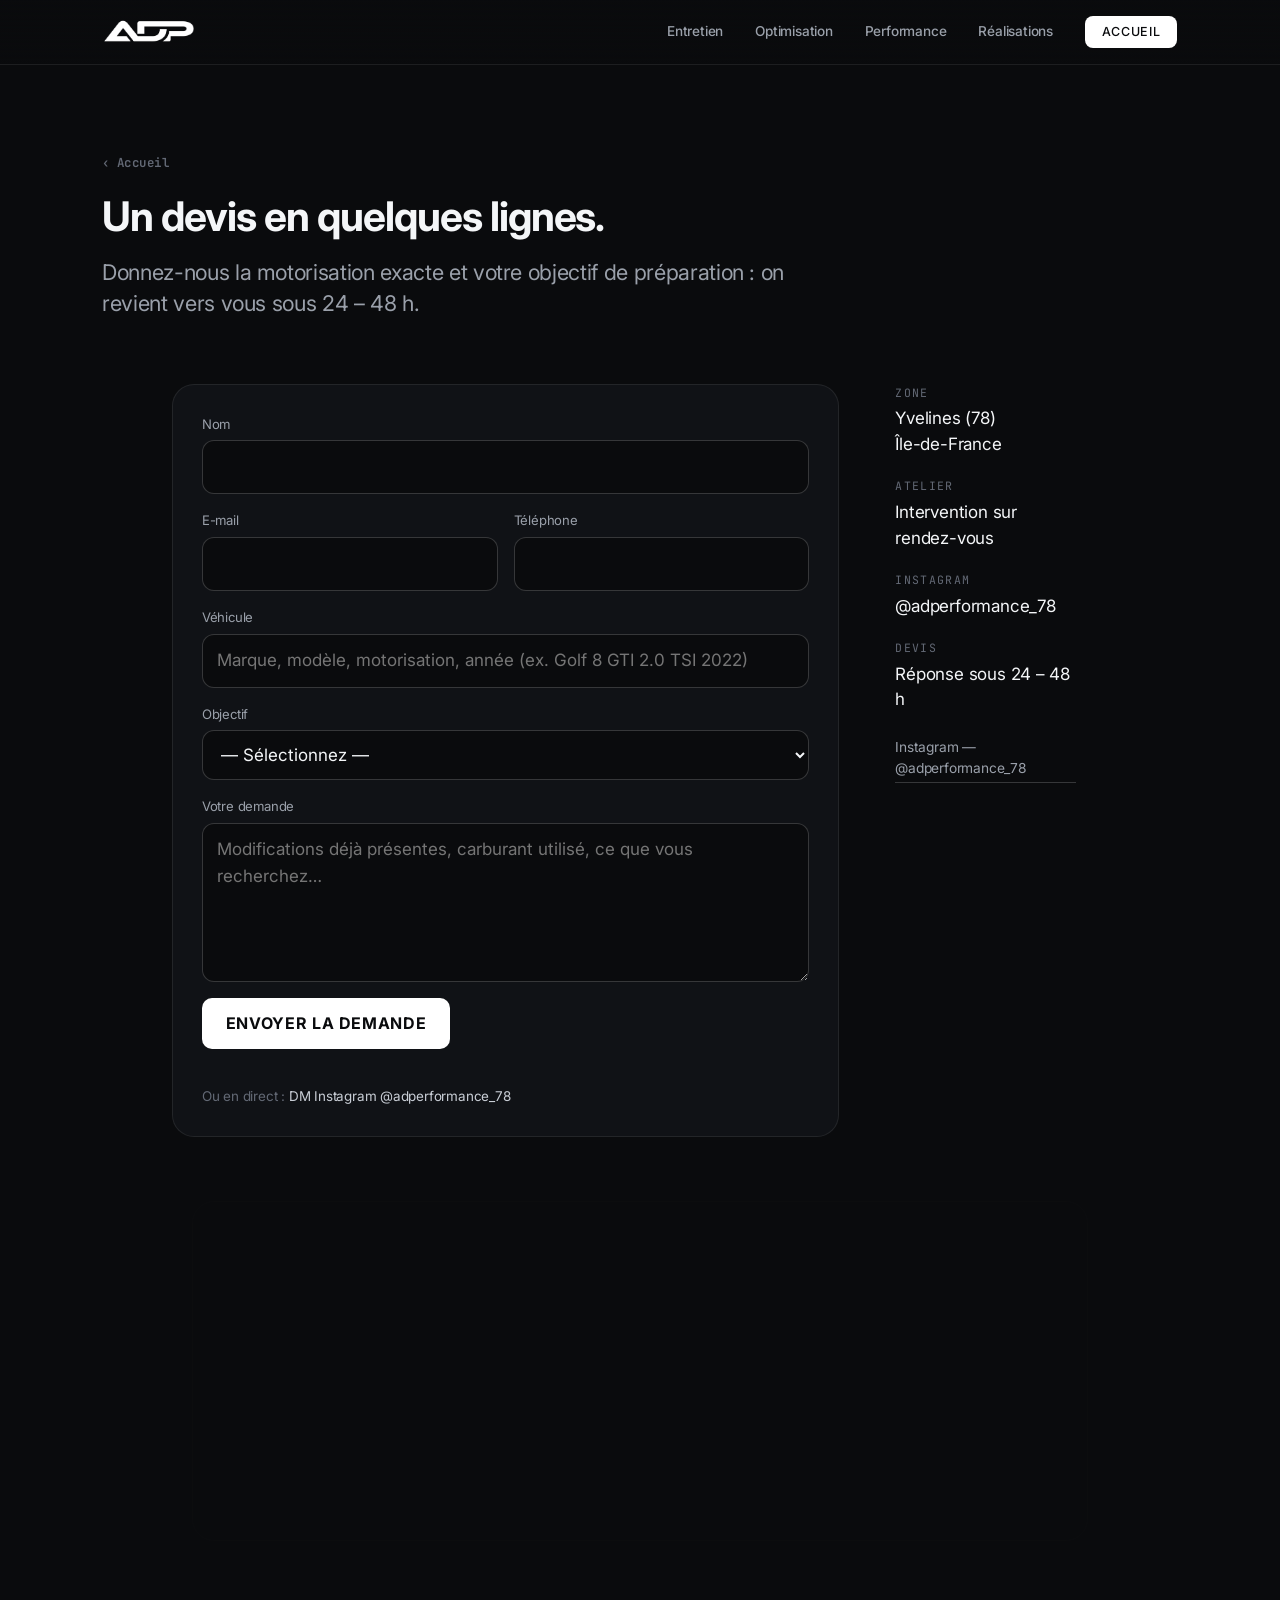
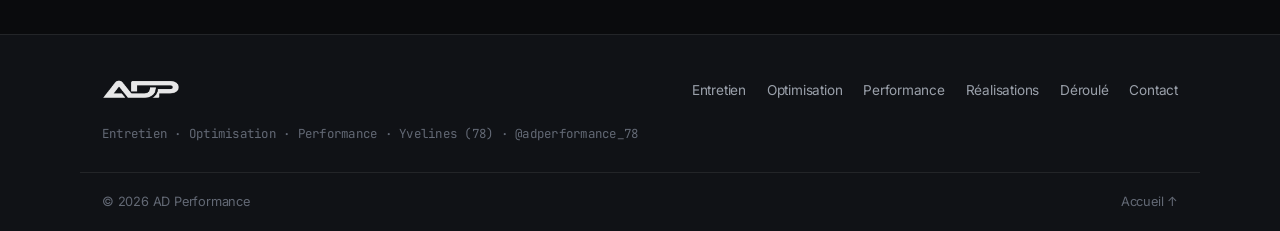
==== contact.html @ 5d18485c "Hero mobile : cadrage sur l'avant de la voiture + plaque ADP Le texte passe en haut du hero (sur le " ====
<!DOCTYPE html>
<html lang="fr">
<head>
<meta charset="UTF-8" />
<meta name="viewport" content="width=device-width, initial-scale=1" />
<title>Devis & contact — AD Performance</title>
<meta name="description" content="Demandez un devis à AD Performance : reprogrammation Stage 1 / Stage 2, conversion éthanol E85, optimisation boîte DSG, entretien performance. Yvelines (78) et Île-de-France." />
<meta name="theme-color" content="#0a0b0d" />
<link rel="icon" href="assets/favicon.svg" type="image/svg+xml" />
<link rel="canonical" href="https://example.com/contact" />
<meta property="og:title" content="Devis & contact — AD Performance" />
<meta property="og:description" content="Reprogrammation, éthanol E85, optimisation boîte, entretien performance. On répond sous 24 – 48 h." />
<meta property="og:image" content="assets/og.svg" />
<meta property="og:type" content="website" />
<meta property="og:locale" content="fr_FR" />
<link rel="preconnect" href="https://fonts.googleapis.com" />
<link rel="preconnect" href="https://fonts.gstatic.com" crossorigin />
<link href="https://fonts.googleapis.com/css2?family=Inter:wght@400;500;600;700;800;900&family=JetBrains+Mono:wght@500;700&display=swap" rel="stylesheet" />
<link rel="stylesheet" href="assets/styles.css?v=11" />
</head>
<body>
<a class="skip-link" href="#main">Aller au contenu</a>

<header class="hd stuck" id="hd">
  <div class="hd-in">
    <a href="/" class="hd-logo" aria-label="AD Performance — accueil">
      <img src="assets/logo-adp.png" alt="AD Performance" width="1036" height="296" />
    </a>
    <nav class="nav" id="nav" aria-label="Navigation principale">
      <a href="/#entretien">Entretien</a>
      <a href="/#optimisation">Optimisation</a>
      <a href="/#performance">Performance</a>
      <a href="/#realisations">Réalisations</a>
      <a href="/" class="nav-cta">Accueil</a>
    </nav>
    <button class="burger" id="burger" aria-expanded="false" aria-controls="nav" aria-label="Menu"><span></span><span></span></button>
  </div>
</header>

<main id="main">
<span id="top"></span>

<section class="contact contact-page">
  <div class="narrow">
    <p class="backrow"><a href="/" class="back-lk">‹ Accueil</a></p>
    <h2>Un devis en quelques lignes.</h2>
    <p class="big-p">Donnez-nous la motorisation exacte et votre objectif de préparation : on revient vers vous sous 24 – 48 h.</p>
  </div>

  <div class="contact-grid">
    <form class="cform" id="cform" novalidate>
      <div class="fld"><label for="f-name">Nom</label><input id="f-name" name="name" type="text" autocomplete="name" required /></div>
      <div class="fld2">
        <div class="fld"><label for="f-email">E-mail</label><input id="f-email" name="email" type="email" autocomplete="email" required /></div>
        <div class="fld"><label for="f-phone">Téléphone</label><input id="f-phone" name="phone" type="tel" autocomplete="tel" /></div>
      </div>
      <div class="fld"><label for="f-veh">Véhicule</label><input id="f-veh" name="vehicle" type="text" placeholder="Marque, modèle, motorisation, année (ex. Golf 8 GTI 2.0 TSI 2022)" /></div>
      <div class="fld"><label for="f-goal">Objectif</label>
        <select id="f-goal" name="goal">
          <option value="">— Sélectionnez —</option>
          <option>Reprogrammation Stage 1</option>
          <option>Stage 2 / Stage 2+</option>
          <option>Conversion Éthanol E85</option>
          <option>Optimisation boîte DSG / TCU</option>
          <option>Entretien / révision</option>
          <option>Remise en état / gros travaux moteur</option>
          <option>Diagnostic &amp; bilan</option>
          <option>Autre / je ne sais pas encore</option>
        </select>
      </div>
      <div class="fld"><label for="f-msg">Votre demande</label><textarea id="f-msg" name="message" rows="5" placeholder="Modifications déjà présentes, carburant utilisé, ce que vous recherchez…" required></textarea></div>
      <button type="submit" class="btn">Envoyer la demande</button>
      <p class="fnote" id="fnote" role="status"></p>
      <p class="falt">Ou en direct : <a href="https://www.instagram.com/adperformance_78/" target="_blank" rel="noopener">DM Instagram @adperformance_78</a></p>
    </form>

    <aside class="cinfo">
      <dl>
        <div><dt>Zone</dt><dd>Yvelines (78)<br />Île-de-France</dd></div>
        <div><dt>Atelier</dt><dd>Intervention sur rendez-vous</dd></div>
        <div><dt>Instagram</dt><dd><a href="https://www.instagram.com/adperformance_78/" target="_blank" rel="noopener">@adperformance_78</a></dd></div>
        <div><dt>Devis</dt><dd>Réponse sous 24 – 48 h</dd></div>
      </dl>
      <div class="socials">
        <a href="https://www.instagram.com/adperformance_78/" target="_blank" rel="noopener">Instagram — @adperformance_78</a>
      </div>
    </aside>
  </div>

  <div class="map">
    <iframe title="Zone d’intervention — Yvelines et Île-de-France" loading="lazy" referrerpolicy="no-referrer-when-downgrade"
      src="https://www.openstreetmap.org/export/embed.html?bbox=1.35%2C48.55%2C2.20%2C49.10&layer=mapnik&marker=48.80%2C1.95"></iframe>
  </div>
</section>
</main>

<footer class="ft">
  <div class="ft-in">
    <span class="ft-logo"><img src="assets/logo-adp.png" alt="AD Performance" width="1036" height="296" /></span>
    <nav class="ft-nav" aria-label="Pied de page">
      <a href="/#entretien">Entretien</a><a href="/#optimisation">Optimisation</a><a href="/#performance">Performance</a><a href="/#realisations">Réalisations</a><a href="/#etapes">Déroulé</a><a href="/contact">Contact</a>
    </nav>
    <p class="ft-meta">Entretien · Optimisation · Performance · Yvelines (78) · <a href="https://www.instagram.com/adperformance_78/" target="_blank" rel="noopener">@adperformance_78</a></p>
  </div>
  <div class="ft-bot"><p>© <span id="year"></span> AD Performance</p><p><a href="/">Accueil ↑</a></p></div>
</footer>

<script src="assets/main.js?v=11" defer></script>
</body>
</html>
---- assets/styles.css ----
/* ===================== Tokens (noir & blanc) ===================== */
:root {
  --bg: #0a0b0d;
  --bg-alt: #101216;
  --bg-3: #16191f;
  --ink: #f4f6f8;
  --ink-2: #9aa0aa;
  --ink-3: #636975;
  --hair: rgba(255, 255, 255, .08);
  --hair-2: rgba(255, 255, 255, .18);
  --sec: #0a0b0d;
  --sec-2: #0e1013;
  --accent: #ffffff;
  --accent-2: #c9ced6;
  --accent-ink: #0a0b0d;
  --accent-glow: rgba(255, 255, 255, .12);
  --wrap: 1120px;
  --narrow: 720px;
  --font: "Inter", -apple-system, BlinkMacSystemFont, "Segoe UI", Roboto, "Helvetica Neue", Arial, sans-serif;
  --mono: "JetBrains Mono", "SFMono-Regular", ui-monospace, "Menlo", "Consolas", monospace;
  --ease: cubic-bezier(.28, .11, .32, 1);
  --r: 22px;
}
* { box-sizing: border-box; }
html { -webkit-text-size-adjust: 100%; scroll-behavior: smooth; scroll-padding-top: 80px; color-scheme: dark; }
@media (prefers-reduced-motion: reduce) { html { scroll-behavior: auto; } }
body {
  margin: 0; background: var(--bg); color: var(--ink);
  font-family: var(--font); font-size: 17px; line-height: 1.55;
  letter-spacing: -.012em; -webkit-font-smoothing: antialiased; text-rendering: optimizeLegibility;
  overflow-x: hidden;
}
img, svg, iframe { display: block; max-width: 100%; }
a { color: inherit; text-decoration: none; }
h1, h2, h3 { margin: 0; font-weight: 700; letter-spacing: -.03em; line-height: 1.05; }
h1 { font-size: clamp(2.7rem, 1.5rem + 4.6vw, 5rem); font-weight: 800; }
h2 { font-size: clamp(1.7rem, 1.15rem + 2.2vw, 2.55rem); letter-spacing: -.025em; }
h3 { font-size: 1.15rem; letter-spacing: -.02em; }
p { margin: 0; }

.skip-link { position: absolute; left: 12px; top: -60px; z-index: 700; background: var(--accent); color: var(--accent-ink); padding: 10px 16px; border-radius: 10px; font-weight: 700; transition: top .2s var(--ease); }
.skip-link:focus { top: 12px; }
:focus-visible { outline: 2px solid var(--accent); outline-offset: 3px; border-radius: 6px; }

.eyebrow { font-family: var(--mono); font-size: .72rem; font-weight: 700; letter-spacing: .2em; text-transform: uppercase; color: var(--ink-2); margin: 0 0 1rem; }
.eyebrow::before { content: ""; display: inline-block; width: 20px; height: 2px; background: var(--accent); vertical-align: middle; margin-right: .7rem; transform: translateY(-2px); }
.big-p { font-size: clamp(1.05rem, 1rem + .5vw, 1.35rem); line-height: 1.46; color: var(--ink-2); letter-spacing: -.016em; }
.narrow { max-width: var(--wrap); margin: 0 auto; padding-inline: 22px; }
.narrow h2 { max-width: 22ch; }
.narrow .big-p { margin: 1.2rem 0 0; max-width: 54ch; }
.disclaim { font-family: var(--mono); font-size: .74rem; line-height: 1.6; color: var(--ink-3); letter-spacing: .01em; max-width: 64ch; }

.lk { color: var(--accent-2); font-weight: 600; letter-spacing: -.01em; }
.lk:hover { color: var(--ink); text-decoration: underline; text-underline-offset: 3px; }
.btn {
  display: inline-flex; align-items: center; justify-content: center;
  padding: .82rem 1.5rem; border-radius: 10px; font: inherit; font-weight: 700; font-size: 1rem;
  letter-spacing: .04em; text-transform: uppercase;
  background: var(--accent); color: var(--accent-ink); border: 0; cursor: pointer;
  transition: transform .16s var(--ease), background .16s var(--ease);
}
.btn:hover { background: var(--accent-2); }
.btn:active { transform: scale(.98); }

/* ===================== Header (barre → îlot flottant) ===================== */
.hd { position: sticky; top: 0; z-index: 100; padding-top: 0; background: linear-gradient(180deg, rgba(10, 11, 13, .92), rgba(10, 11, 13, 0)); transition: background .3s var(--ease), padding-top .32s var(--ease); }
.hd.stuck { background: transparent; padding-top: 16px; }
.hd-in {
  max-width: var(--wrap); margin: 0 auto; padding: 0 22px; height: 64px;
  display: flex; align-items: center; justify-content: space-between; gap: 1.5rem;
  border: 1px solid transparent; border-radius: 0;
  transition: max-width .42s var(--ease), height .3s var(--ease),
    padding .3s var(--ease), background .3s var(--ease), border-color .3s var(--ease),
    border-radius .42s var(--ease), box-shadow .3s var(--ease);
}
.hd.stuck .hd-in {
  max-width: min(960px, calc(100% - 28px));
  height: 54px; padding: 0 12px 0 20px;
  background: rgba(17, 19, 24, .72); backdrop-filter: saturate(160%) blur(22px);
  border-color: var(--hair-2); border-radius: 100px;
  box-shadow: 0 16px 38px -16px rgba(0, 0, 0, .7);
}
.hd-logo { display: block; line-height: 0; }
.hd-logo img { height: 26px; width: auto; }
.nav { display: flex; align-items: center; gap: 2rem; }
.nav > a { font-size: .85rem; font-weight: 500; color: var(--ink-2); transition: color .15s var(--ease); }
.nav > a:hover { color: var(--ink); }
.nav-cta { padding: .42rem 1.05rem; background: var(--accent); color: var(--accent-ink) !important; border-radius: 8px; font-weight: 700; text-transform: uppercase; letter-spacing: .05em; font-size: .78rem !important; }
.nav-cta:hover { background: var(--accent-2); }
.burger { display: none; width: 40px; height: 40px; border: 1px solid var(--hair-2); border-radius: 10px; background: transparent; cursor: pointer; padding: 0; }
.burger span { display: block; width: 17px; height: 1.5px; background: var(--ink); margin: 3px auto; transition: transform .25s var(--ease), opacity .2s var(--ease); }
.burger[aria-expanded="true"] span:nth-child(1) { transform: translateY(2.3px) rotate(45deg); }
.burger[aria-expanded="true"] span:nth-child(2) { transform: translateY(-2.3px) rotate(-45deg); }

/* ===================== Hero ===================== */
.hero {
  position: relative; overflow: hidden; isolation: isolate;
  min-height: min(90vh, 780px);
  display: flex; align-items: flex-end;
  padding: 0; text-align: left;
}
.hero-bg {
  position: absolute; inset: 0; z-index: -2;
  width: 100%; height: 100%;
  object-fit: cover; object-position: 72% 62%;
}
.hero::after {
  content: ""; position: absolute; inset: 0; z-index: -1; pointer-events: none;
  background:
    linear-gradient(to right, rgba(8,9,11,.93) 0%, rgba(8,9,11,.62) 32%, rgba(8,9,11,.08) 64%, rgba(8,9,11,0) 100%),
    linear-gradient(to top, var(--bg) 0%, rgba(8,9,11,.88) 15%, rgba(8,9,11,.22) 44%, rgba(8,9,11,.1) 70%, rgba(8,9,11,.42) 100%);
}
.hero-text {
  position: relative; z-index: 1;
  width: 100%; max-width: var(--wrap); margin: 0 auto;
  padding: clamp(3rem, 2rem + 6vw, 6rem) 22px clamp(2.6rem, 1.8rem + 4vw, 4.4rem);
}
.hero .eyebrow::before { display: none; }
.hero .eyebrow { color: var(--ink-2); }
.hero h1 { position: relative; max-width: 15ch; font-size: clamp(2.5rem, 1.4rem + 4.6vw, 4.7rem); letter-spacing: -.04em; text-wrap: balance; text-transform: uppercase; }
@supports ((-webkit-background-clip: text) or (background-clip: text)) {
  .hero h1.shine {
    background-image: linear-gradient(100deg, var(--ink) 42%, #ffffff 50%, var(--ink) 60%);
    background-size: 300% 100%; background-position: 130% 0;
    -webkit-background-clip: text; background-clip: text;
    -webkit-text-fill-color: transparent; color: transparent;
    animation: shine 1.9s var(--ease) .45s 1 both;
  }
}
@keyframes shine { to { background-position: -40% 0; } }
.hero-sub { margin: 1.1rem 0 0; max-width: 44ch; font-size: clamp(1.05rem, 1rem + .45vw, 1.28rem); font-weight: 500; color: var(--ink); opacity: .92; letter-spacing: -.02em; line-height: 1.45; text-shadow: 0 1px 20px rgba(0,0,0,.5); }
.hero-links { margin-top: 1.5rem; display: flex; gap: 1.4rem; justify-content: flex-start; align-items: center; flex-wrap: wrap; font-size: 1rem; }

/* ===================== Bandeau marques ===================== */
.marques { border-top: 1px solid var(--hair); border-bottom: 1px solid var(--hair); background: var(--sec-2); overflow: hidden; }
.marque-wrap { display: flex; overflow: hidden; -webkit-mask-image: linear-gradient(90deg, transparent, #000 12%, #000 88%, transparent); mask-image: linear-gradient(90deg, transparent, #000 12%, #000 88%, transparent); }
.marque-track { display: flex; flex: none; align-items: center; gap: 3.2rem; padding: .95rem 1.6rem; white-space: nowrap; animation: marqueeScroll 28s linear infinite; }
.marque-track span { font-family: var(--mono); font-size: .8rem; font-weight: 700; letter-spacing: .22em; text-transform: uppercase; color: var(--ink-3); }
.marque-track span::after { content: "·"; margin-left: 3.2rem; color: var(--ink-2); }
.marque-wrap:hover .marque-track { animation-play-state: paused; }
@keyframes marqueeScroll { to { transform: translateX(-50%); } }
@media (prefers-reduced-motion: reduce) {
  .marque-track { animation: none; }
  .marque-wrap { overflow-x: auto; scrollbar-width: none; }
  .marque-wrap::-webkit-scrollbar { display: none; }
}

/* ===================== Sections base ===================== */
.axis, .gallery, .sinistre, .cta {
  padding: clamp(3.6rem, 2.6rem + 4vw, 6rem) 0;
  border-top: 1px solid var(--hair);
}
.marques + .axis { border-top: 0; }
.gallery { background: var(--sec-2); }
.axis--alt { background: var(--sec-2); }
.cta { background: var(--sec-2); }

/* ---- Axe : image + texte ---- */
.axis-inner { max-width: var(--wrap); margin: 0 auto; padding: 0 22px; display: grid; grid-template-columns: 1fr 1fr; gap: clamp(2rem, 1rem + 5vw, 4.5rem); align-items: center; }
.axis-inner.flip .axis-media { order: 2; }
.axis-media { margin: 0; }
.axis-media img { width: 100%; height: clamp(360px, 44vw, 560px); object-fit: cover; object-position: 50% 42%; border-radius: var(--r); border: 1px solid var(--hair); filter: contrast(1.03) saturate(1.06); }
.axis-copy { max-width: none; }
.axis-copy h2 { margin: .2rem 0 1.1rem; max-width: 22ch; }
.axis-copy .big-p { max-width: 50ch; }
.ticks { list-style: none; padding: 0; margin: 1.6rem 0; display: grid; gap: .6rem; }
.ticks li { position: relative; padding-left: 1.9rem; color: var(--ink-2); }
.ticks li::before { content: ""; position: absolute; left: 0; top: .16em; width: 1.15rem; height: 1.15rem; border-radius: 50%; border: 1px solid var(--hair-2); }
.ticks li::after { content: ""; position: absolute; left: .4rem; top: .3em; width: .3rem; height: .55rem; border: solid var(--accent); border-width: 0 2px 2px 0; transform: rotate(42deg); }

/* ---- Stages / gains (dans Optimisation) ---- */
.stage-grid { list-style: none; margin: clamp(2.2rem, 1.6rem + 2vw, 3.2rem) 0 1.4rem; padding: 0; display: grid; grid-template-columns: repeat(3, 1fr); gap: 14px; }
.stage {
  position: relative; overflow: hidden;
  background: var(--bg-alt); border: 1px solid var(--hair); border-radius: 16px;
  padding: 1.7rem 1.6rem 1.8rem;
  transition: border-color .25s var(--ease), background .25s var(--ease), transform .25s var(--ease);
}
.stage::before { content: ""; position: absolute; left: 0; top: 0; bottom: 0; width: 3px; background: var(--accent); transform: scaleY(0); transform-origin: top; transition: transform .35s var(--ease); }
.stage:hover { border-color: var(--hair-2); background: var(--bg-3); transform: translateY(-2px); }
.stage:hover::before { transform: scaleY(1); }
.stage-tag { font-family: var(--mono); font-size: .72rem; font-weight: 700; letter-spacing: .18em; text-transform: uppercase; color: var(--ink-3); }
.stage h3 { margin: .5rem 0 1rem; }
.stage-rows { display: grid; gap: .55rem; }
.stage-row { display: flex; align-items: baseline; justify-content: space-between; gap: 1rem; border-top: 1px solid var(--hair); padding-top: .55rem; }
.stage-row:first-child { border-top: 0; padding-top: 0; }
.stage-row .lbl { font-size: .86rem; color: var(--ink-2); }
.stat-num, .stat-val { font-family: var(--mono); font-weight: 700; font-size: 1.5rem; letter-spacing: -.02em; color: var(--ink); font-variant-numeric: tabular-nums; white-space: nowrap; }
.stat-num::before { content: "+"; color: var(--ink-3); margin-right: .04em; }
.stat-num .u, .stat-val .u { font-size: .8rem; color: var(--ink-3); margin-left: .22rem; }

/* ---- Réalisations : fiches (photos) + lightbox ---- */
.gallery-head { max-width: var(--wrap); margin: 0 auto clamp(1.8rem, 1.4rem + 2vw, 2.8rem); padding: 0 22px; }
.gallery-head h2 { max-width: 26ch; }
.gallery-slider { position: relative; max-width: var(--wrap); margin: 0 auto; padding: 0 22px; }
.gwrap { overflow-x: auto; scroll-snap-type: x mandatory; -webkit-overflow-scrolling: touch; scrollbar-width: none; }
.gwrap::-webkit-scrollbar { display: none; }
.gtrack { list-style: none; margin: 0; padding: 4px 0; display: flex; gap: 16px; }
.gitem { position: relative; flex: 0 0 clamp(258px, 30vw, 320px); border-radius: 14px; overflow: hidden; background: var(--bg-3); border: 1px solid var(--hair); cursor: pointer; aspect-ratio: 3 / 4; scroll-snap-align: start; }
.gitem img { width: 100%; height: 100%; object-fit: cover; transition: transform .5s var(--ease); filter: contrast(1.03) saturate(1.06); }
.gitem:hover img { transform: scale(1.04); }
.gitem::before { content: ""; position: absolute; inset: 0; z-index: 1; border-left: 3px solid var(--accent); transform: translateX(-6px); opacity: 0; transition: transform .3s var(--ease), opacity .3s var(--ease); }
.gitem:hover::before { transform: translateX(0); opacity: 1; }
.gitem span { position: absolute; left: 0; right: 0; bottom: 0; z-index: 2; padding: 2.6rem 1.1rem 1rem; color: #fff; font-weight: 700; font-size: .95rem; display: flex; flex-direction: column; gap: .15rem; background: linear-gradient(180deg, transparent, rgba(0, 0, 0, .88)); }
.gitem em { font-style: normal; font-weight: 500; font-size: .76rem; font-family: var(--mono); letter-spacing: .02em; opacity: .82; }
.gnav { position: absolute; top: calc(50% - 12px); transform: translateY(-50%); z-index: 4; width: 46px; height: 46px; display: grid; place-items: center;
  border-radius: 999px; border: 1px solid var(--hair-2); background: rgba(16, 18, 22, .82); backdrop-filter: blur(6px);
  color: #fff; font-size: 1.5rem; line-height: 1; cursor: pointer; transition: background .15s var(--ease), border-color .15s var(--ease), opacity .2s var(--ease); }
.gnav:hover { background: var(--accent); border-color: var(--accent); color: var(--accent-ink); }
.gnav:disabled { opacity: .28; cursor: default; }
.gprev { left: -4px; } .gnext { right: -4px; }
.ghint { max-width: var(--wrap); margin: 1.4rem auto 0; padding: 0 22px; font-family: var(--mono); font-size: .76rem; color: var(--ink-3); letter-spacing: .04em; }
.ghint .gm { display: none; }

/* ---- Pastilles de pagination ---- */
.dots { display: none; justify-content: center; gap: .5rem; margin-top: 1.5rem; }
.dots button { width: 7px; height: 7px; padding: 0; border: 0; border-radius: 999px; background: var(--hair-2); cursor: pointer; transition: background .2s var(--ease), width .2s var(--ease); }
.dots button:hover { background: var(--ink-3); }
.dots button.on { background: var(--accent); width: 22px; }

/* ---- CTA ---- */
.cta-actions { margin-top: 1.6rem; display: flex; gap: 1.4rem; align-items: center; flex-wrap: wrap; }

/* ---- Déroulé ---- */
.sinistre h2 { max-width: 24ch; }
.steps { list-style: none; padding: 0 22px; margin: clamp(2.2rem, 1.8rem + 2.5vw, 3.4rem) auto 0; max-width: var(--wrap); display: grid; grid-template-columns: repeat(3, 1fr); gap: clamp(1.4rem, 1rem + 2vw, 2.6rem); }
.steps li { position: relative; padding-left: 3.4rem; }
.steps li > span { position: absolute; left: 0; top: 0; display: grid; place-items: center; width: 40px; height: 40px; border-radius: 10px; background: var(--accent); color: var(--accent-ink); font-family: var(--mono); font-weight: 700; }
.steps h3 { margin-bottom: .3rem; }
.steps p { color: var(--ink-2); font-size: .93rem; }

/* ---- Contact ---- */
.contact { padding: clamp(3.6rem, 2.6rem + 4vw, 6rem) 0; border-top: 1px solid var(--hair); }
.contact-grid { max-width: 980px; margin: clamp(2.6rem, 2rem + 3vw, 4rem) auto 0; padding: 0 22px; display: grid; grid-template-columns: 1.15fr .85fr; gap: clamp(2rem, 1rem + 4vw, 3.5rem); align-items: start; }
.cform { background: var(--bg-alt); border: 1px solid var(--hair); border-radius: var(--r); padding: 1.8rem; }
.fld { display: flex; flex-direction: column; gap: .4rem; margin-bottom: 1rem; }
.fld2 { display: grid; grid-template-columns: 1fr 1fr; gap: 1rem; }
.fld label { font-size: .82rem; color: var(--ink-2); }
.fld input, .fld select, .fld textarea { font: inherit; color: var(--ink); background: var(--bg); border: 1px solid var(--hair-2); border-radius: 12px; padding: .8rem .9rem; transition: border-color .15s var(--ease), box-shadow .15s var(--ease); }
.fld input:focus, .fld select:focus, .fld textarea:focus { outline: none; border-color: var(--accent); box-shadow: 0 0 0 3px var(--accent-glow); }
.fld textarea { resize: vertical; min-height: 120px; }
.fnote { font-size: .86rem; margin-top: .9rem; min-height: 1.2em; }
.fnote.ok { color: #7fd9a6; } .fnote.err { color: #f0846a; }
.falt { font-size: .84rem; color: var(--ink-3); margin-top: .4rem; }
.falt a { color: var(--accent-2); }
.falt a:hover { color: var(--ink); text-decoration: underline; text-underline-offset: 3px; }
.cinfo dl { margin: 0; display: grid; gap: 1.25rem; }
.cinfo dt { font-family: var(--mono); font-size: .72rem; letter-spacing: .12em; text-transform: uppercase; color: var(--ink-3); margin-bottom: .3rem; }
.cinfo dd { margin: 0; color: var(--ink); line-height: 1.5; }
.cinfo a:hover { color: var(--accent-2); }
.socials { display: flex; flex-wrap: wrap; gap: 1.3rem; margin-top: 1.5rem; }
.socials a { font-size: .86rem; color: var(--ink-2); border-bottom: 1px solid var(--hair-2); padding-bottom: 2px; }
.socials a:hover { color: var(--ink); border-color: var(--ink); }
.map { max-width: 940px; margin: clamp(2.6rem, 2rem + 3vw, 4rem) auto 0; padding: 0 22px; }
.map iframe { width: 100%; height: 340px; border: 0; border-radius: var(--r); border: 1px solid var(--hair); filter: invert(.92) hue-rotate(180deg) grayscale(1) contrast(.9); }

/* ===================== Footer ===================== */
.ft { border-top: 1px solid var(--hair); background: var(--bg-alt); }
.ft-in { max-width: var(--wrap); margin: 0 auto; padding: 2.8rem 22px 1.8rem; display: flex; align-items: center; justify-content: space-between; flex-wrap: wrap; gap: 1.4rem; }
.ft-logo { display: block; line-height: 0; opacity: .9; }
.ft-logo img { height: 22px; width: auto; }
.ft-nav { display: flex; flex-wrap: wrap; gap: 1.3rem; }
.ft-nav a { font-size: .85rem; color: var(--ink-2); }
.ft-nav a:hover { color: var(--ink); }
.ft-meta { font-family: var(--mono); font-size: .78rem; color: var(--ink-3); letter-spacing: .02em; }
.ft-meta a:hover { color: var(--accent-2); }
.ft-bot { max-width: var(--wrap); margin: 0 auto; padding: 1.2rem 22px; border-top: 1px solid var(--hair); display: flex; justify-content: space-between; flex-wrap: wrap; gap: .6rem; }
.ft-bot p { font-size: .8rem; color: var(--ink-3); }
.ft-bot a:hover { color: var(--accent-2); }

/* ===================== Reveal ===================== */
.reveal { opacity: 1; transform: none; }
html.anim .reveal:not(.in) { opacity: 0; transform: translateY(26px); }
html.anim .reveal.in { opacity: 1; transform: none; transition: opacity .8s var(--ease), transform .8s var(--ease); }

/* ===================== Contact page ===================== */
.contact-page { padding-top: clamp(3.2rem, 2rem + 5vw, 5.5rem); }
.backrow { margin: 0 0 1.4rem; font-family: var(--mono); font-size: .78rem; }
.back-lk { color: var(--ink-3); font-weight: 600; letter-spacing: .04em; }
.back-lk:hover { color: var(--ink); }

/* ===================== Responsive ===================== */
@media (max-width: 1000px) {
  .axis-inner { grid-template-columns: 1fr; gap: clamp(1.6rem, 1rem + 3vw, 2.6rem); }
  .axis-inner .axis-media, .axis-inner.flip .axis-media { order: -1; }
}
@media (max-width: 940px) {
  .stage-grid { grid-template-columns: 1fr; max-width: 30rem; }
  .steps { grid-template-columns: 1fr; gap: 1.8rem; max-width: 30rem; }
  .contact-grid { grid-template-columns: 1fr; }
}
@media (max-width: 720px) {
  .nav { position: fixed; inset: 64px 0 auto 0; flex-direction: column; align-items: stretch; gap: 0;
    background: rgba(10, 11, 13, .98); backdrop-filter: blur(20px); border-bottom: 1px solid var(--hair);
    padding: .5rem 22px 1.4rem; transform: translateY(-130%); transition: transform .35s var(--ease); }
  .nav.open { transform: translateY(0); }
  .nav > a { padding: .95rem 0; border-bottom: 1px solid var(--hair); font-size: 1rem; }
  .nav-cta { margin-top: 1rem; text-align: center; border-bottom: 0; }
  .burger { display: block; }

  .gallery-slider { padding-inline: 0; }
  .gwrap { scroll-snap-type: x mandatory; padding-inline: 4vw; }
  .gitem { flex: 0 0 78%; scroll-snap-align: center; }
  .gnav { display: none; }
  .gallery .dots { display: flex; }
  .ghint { text-align: center; }
  .ghint .gd { display: none; }
  .ghint .gm { display: inline; }
}
@media (max-width: 700px) {
  /* Hero mobile : texte en haut, la voiture (et la plaque ADP) dégagée en dessous */
  .hero { min-height: 78vh; align-items: flex-start; }
  .hero-bg { object-position: 78% 50%; }
  .hero::after {
    background:
      linear-gradient(to bottom,
        rgba(8,9,11,.93) 0%, rgba(8,9,11,.85) 26%, rgba(8,9,11,.6) 44%,
        rgba(8,9,11,.34) 55%, rgba(8,9,11,.08) 68%, rgba(8,9,11,0) 80%),
      linear-gradient(to top, var(--bg) 0%, rgba(8,9,11,.22) 12%, rgba(8,9,11,0) 26%);
  }
  .hero-text { padding-top: 1.5rem; padding-bottom: 1.5rem; }
  .hero-links { text-shadow: 0 1px 12px rgba(0,0,0,.7); }
  .hero .eyebrow { letter-spacing: .14em; font-size: .66rem; }
  .hero h1 { max-width: none; font-size: clamp(2.05rem, 8.4vw, 2.7rem); letter-spacing: -.03em; }
  .hero-sub { max-width: none; font-size: 1rem; }
}
@media (max-width: 560px) {
  .fld2 { grid-template-columns: 1fr; }
  .hero-links { flex-direction: column; gap: .8rem; }
  .cta-actions { flex-direction: column; align-items: flex-start; gap: .9rem; }
}

/* ===================== Intro : le logo qui s'allume (néon) ===================== */
#neon {
  position: fixed; inset: 0; z-index: 600; display: grid; place-items: center;
  background: #000; overflow: hidden;
}
#neon.gone, html.intro-done #neon { display: none; }
#neon.lift { animation: neonOut .55s var(--ease) forwards; }
#neon::before {
  content: ""; position: absolute; inset: 0; z-index: 0;
  background: radial-gradient(56% 40% at 50% 50%, rgba(255, 255, 255, .14), rgba(255, 255, 255, 0) 72%);
  opacity: 0; animation: neonHaze 2.7s steps(1, end) .3s forwards;
}
#neon::after {
  content: ""; position: absolute; inset: 0; z-index: 2; pointer-events: none;
  background: repeating-linear-gradient(180deg, rgba(255,255,255,.03) 0 1px, transparent 1px 3px);
  mix-blend-mode: overlay; opacity: .45;
}
.neon-logo { position: relative; z-index: 1; width: min(460px, 78vw); }
.neon-logo img {
  width: 100%; height: auto; display: block;
  opacity: 0;
  animation: neonOn 2.7s steps(1, end) .3s forwards;
}
/* le tube galère à s'amorcer : à-coups, faux départs, puis il tient */
@keyframes neonOn {
  0%,   6%  { opacity: 0;   filter: brightness(.3); }
  7%        { opacity: .55; filter: brightness(1.4) drop-shadow(0 0 10px rgba(255,255,255,.6)); }
  8%        { opacity: 0;   filter: brightness(.3); }
  14%       { opacity: 0;   filter: brightness(.3); }
  15%       { opacity: .8;  filter: brightness(1.7) drop-shadow(0 0 16px rgba(255,255,255,.9)); }
  16%       { opacity: .05; filter: brightness(.3); }
  17%       { opacity: .5;  filter: brightness(1.3) drop-shadow(0 0 8px rgba(255,255,255,.5)); }
  18%       { opacity: 0;   filter: brightness(.3); }
  28%       { opacity: 0;   filter: brightness(.3); }
  29%       { opacity: .95; filter: brightness(1.9) drop-shadow(0 0 22px rgba(255,255,255,1)); }
  30%       { opacity: .1;  filter: brightness(.35); }
  31%       { opacity: .7;  filter: brightness(1.5) drop-shadow(0 0 12px rgba(255,255,255,.7)); }
  32%       { opacity: .12; filter: brightness(.35); }
  33%       { opacity: .85; filter: brightness(1.6) drop-shadow(0 0 16px rgba(255,255,255,.85)); }
  34%       { opacity: .2;  filter: brightness(.4); }
  42%       { opacity: .2;  filter: brightness(.4); }
  43%       { opacity: 1;   filter: brightness(2) drop-shadow(0 0 28px rgba(255,255,255,1)); }
  45%       { opacity: .35; filter: brightness(.55); }
  47%       { opacity: 1;   filter: brightness(1.5) drop-shadow(0 0 20px rgba(255,255,255,.85)); }
  49%       { opacity: .6;  filter: brightness(.9) drop-shadow(0 0 10px rgba(255,255,255,.5)); }
  52%       { opacity: 1;   filter: brightness(1.35) drop-shadow(0 0 22px rgba(255,255,255,.8)); }
  55%       { opacity: .82; filter: brightness(1.05) drop-shadow(0 0 14px rgba(255,255,255,.55)); }
  60%       { opacity: 1;   filter: brightness(1.2) drop-shadow(0 0 20px rgba(255,255,255,.7)); }
  66%       { opacity: .92; filter: brightness(1.08) drop-shadow(0 0 16px rgba(255,255,255,.55)); }
  72%, 100% { opacity: 1;   filter: brightness(1.12) drop-shadow(0 0 24px rgba(255,255,255,.7)); }
}
@keyframes neonHaze {
  0%,  28% { opacity: 0; }
  30%      { opacity: .35; }
  34%      { opacity: .05; }
  43%      { opacity: .55; }
  49%      { opacity: .12; }
  60%      { opacity: .6; }
  100%     { opacity: .5; }
}
@keyframes neonOut { to { opacity: 0; visibility: hidden; } }
@media (prefers-reduced-motion: reduce) { #neon { display: none; } }

/* ===================== Placeholder image (fallback) ===================== */
.ph {
  width: 100%; aspect-ratio: 4 / 3; border-radius: var(--r);
  border: 1px dashed var(--hair-2);
  background: repeating-linear-gradient(45deg, var(--bg-alt) 0 14px, var(--bg-3) 14px 28px);
  display: grid; place-items: center; text-align: center; padding: 1.2rem;
  color: var(--ink-3); font-family: var(--mono); font-size: .74rem; letter-spacing: .08em;
}

/* ===================== Lightbox ===================== */
.lb { position: fixed; inset: 0; z-index: 300; display: none; place-items: center; background: rgba(0, 0, 0, .95); backdrop-filter: blur(4px); }
.lb.open { display: grid; }
.lb img { max-width: min(92vw, 760px); max-height: 82vh; border-radius: 12px; }
.lb-cap { position: absolute; bottom: 4vh; left: 0; right: 0; text-align: center; color: #cfcfd3; font-family: var(--mono); font-size: .82rem; letter-spacing: .04em; }
.lb button { position: absolute; background: rgba(255, 255, 255, .12); border: 0; color: #fff; border-radius: 999px; cursor: pointer; transition: background .15s var(--ease); }
.lb button:hover { background: var(--accent); color: var(--accent-ink); }
.lb-close { top: 4vh; right: 5vw; width: 44px; height: 44px; font-size: 1.05rem; }
.lb-nav { top: 50%; transform: translateY(-50%); width: 50px; height: 50px; font-size: 1.5rem; line-height: 1; }
.lb-prev { left: 3vw; } .lb-next { right: 3vw; }
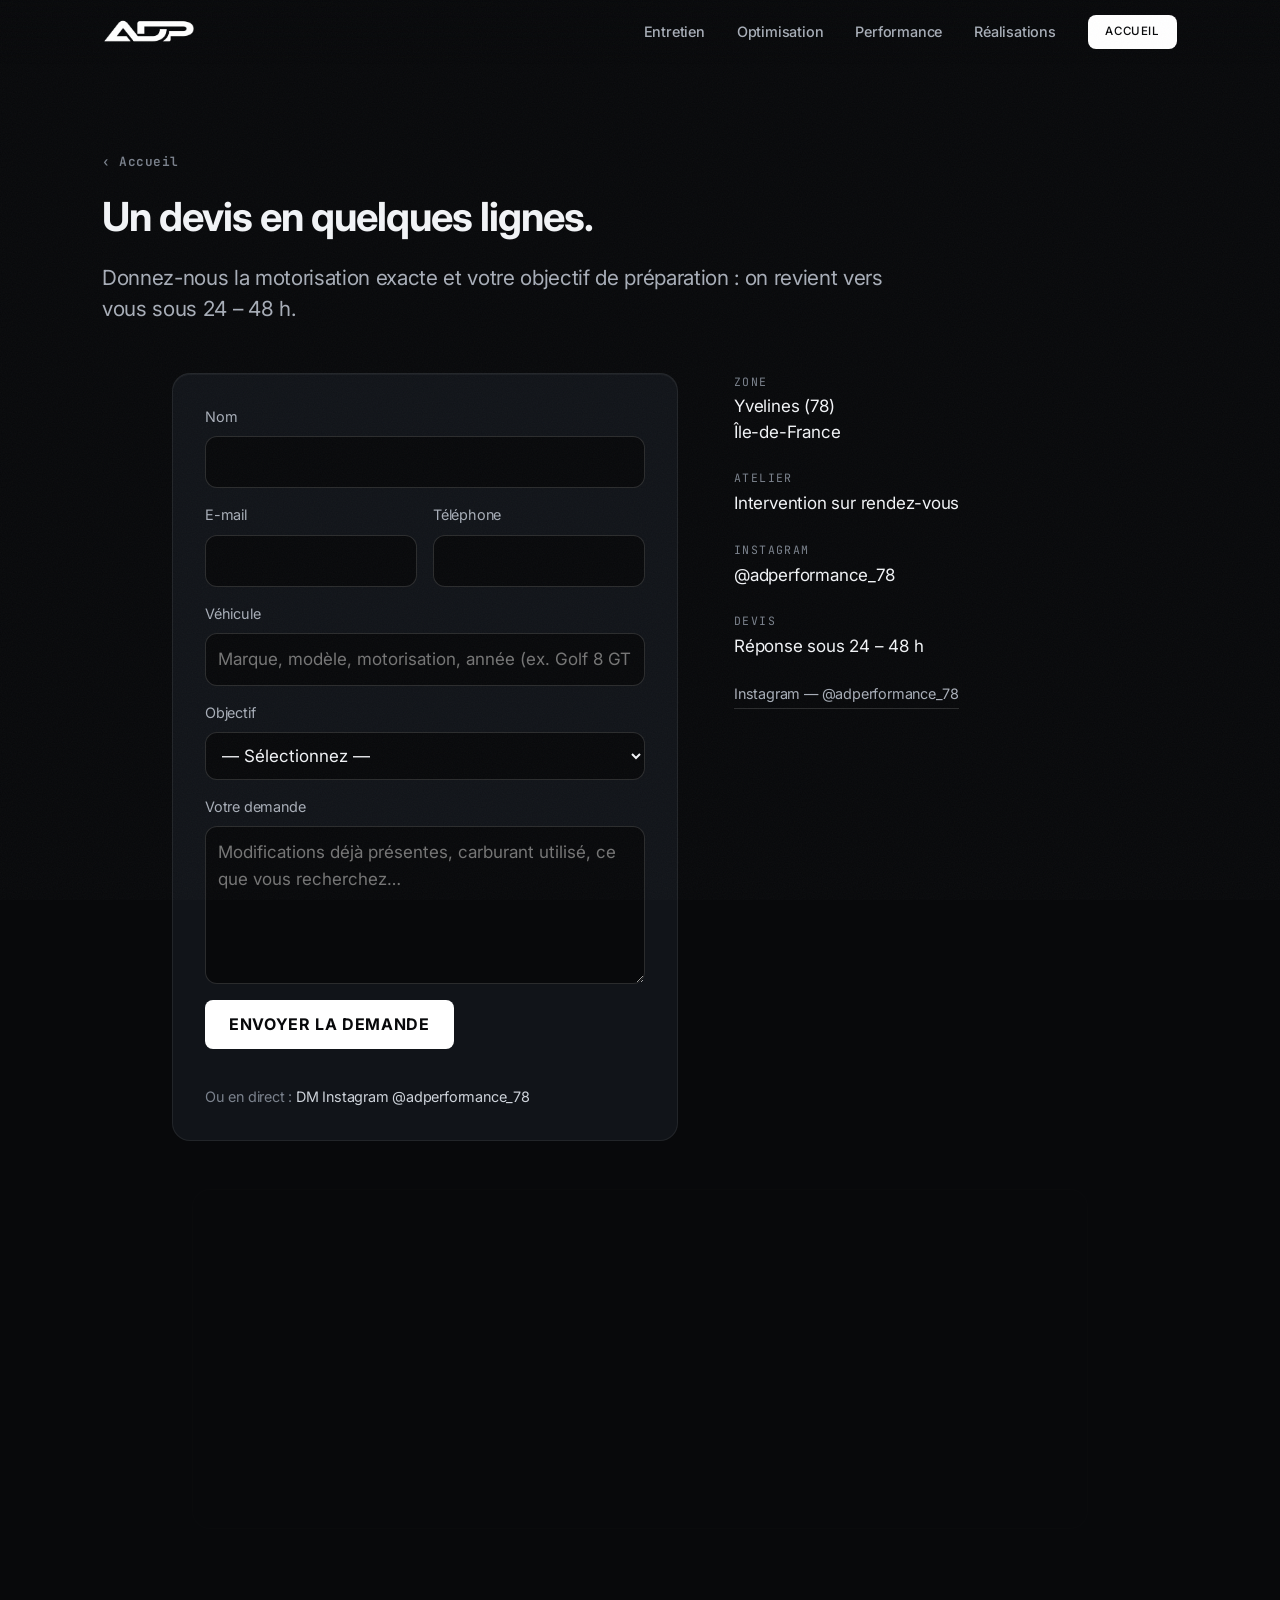
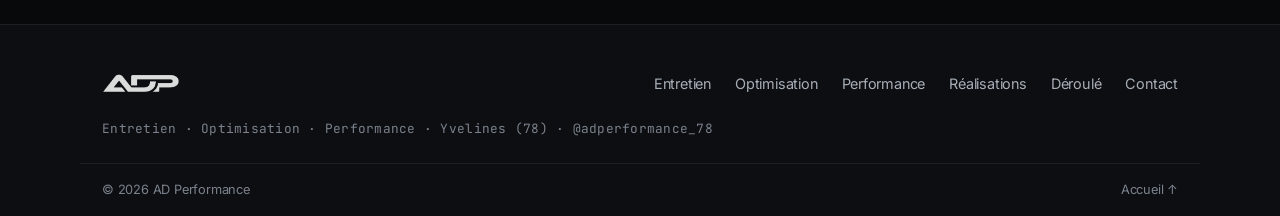
==== commit 58637b99: "Passe UI : système de design + grammaire de lumière Refonte de la couche de tokens, sans toucher à l" ====
--- a/contact.html
+++ b/contact.html
@@ -7,16 +7,24 @@
 <meta name="description" content="Demandez un devis à AD Performance : reprogrammation Stage 1 / Stage 2, conversion éthanol E85, optimisation boîte DSG, entretien performance. Yvelines (78) et Île-de-France." />
 <meta name="theme-color" content="#0a0b0d" />
 <link rel="icon" href="assets/favicon.svg" type="image/svg+xml" />
-<link rel="canonical" href="https://example.com/contact" />
+<link rel="canonical" href="https://adperformance78.vercel.app/contact" />
 <meta property="og:title" content="Devis & contact — AD Performance" />
 <meta property="og:description" content="Reprogrammation, éthanol E85, optimisation boîte, entretien performance. On répond sous 24 – 48 h." />
-<meta property="og:image" content="assets/og.svg" />
+<meta property="og:image" content="https://adperformance78.vercel.app/assets/og.jpg" />
+<meta property="og:image:width" content="1200" />
+<meta property="og:image:height" content="630" />
+<meta property="og:image:type" content="image/jpeg" />
+<meta property="og:url" content="https://adperformance78.vercel.app/contact" />
 <meta property="og:type" content="website" />
 <meta property="og:locale" content="fr_FR" />
+<meta name="twitter:card" content="summary_large_image" />
+<meta name="twitter:title" content="Devis & contact — AD Performance" />
+<meta name="twitter:description" content="Reprogrammation, éthanol E85, optimisation boîte, entretien performance. On répond sous 24 – 48 h." />
+<meta name="twitter:image" content="https://adperformance78.vercel.app/assets/og.jpg" />
 <link rel="preconnect" href="https://fonts.googleapis.com" />
 <link rel="preconnect" href="https://fonts.gstatic.com" crossorigin />
 <link href="https://fonts.googleapis.com/css2?family=Inter:wght@400;500;600;700;800;900&family=JetBrains+Mono:wght@500;700&display=swap" rel="stylesheet" />
-<link rel="stylesheet" href="assets/styles.css?v=11" />
+<link rel="stylesheet" href="assets/styles.css?v=15" />
 </head>
 <body>
 <a class="skip-link" href="#main">Aller au contenu</a>
@@ -105,6 +113,6 @@
   <div class="ft-bot"><p>© <span id="year"></span> AD Performance</p><p><a href="/">Accueil ↑</a></p></div>
 </footer>
 
-<script src="assets/main.js?v=11" defer></script>
+<script src="assets/main.js?v=15" defer></script>
 </body>
 </html>
--- a/assets/styles.css
+++ b/assets/styles.css
@@ -1,101 +1,235 @@
-/* ===================== Tokens (noir & blanc) ===================== */
+/* =============================================================
+   AD PERFORMANCE — feuille de styles
+   Noir & blanc. Une seule source de lumière : le néon.
+   ============================================================= */
+
+/* ---------- 1. Tokens ---------- */
 :root {
-  --bg: #0a0b0d;
-  --bg-alt: #101216;
-  --bg-3: #16191f;
-  --ink: #f4f6f8;
-  --ink-2: #9aa0aa;
-  --ink-3: #636975;
-  --hair: rgba(255, 255, 255, .08);
-  --hair-2: rgba(255, 255, 255, .18);
-  --sec: #0a0b0d;
-  --sec-2: #0e1013;
+  /* Surfaces — échelle d'élévation (du plus profond au plus proche) */
+  --s-0: #08090b;   /* fond de page */
+  --s-1: #0c0e11;   /* section alternée */
+  --s-2: #111419;   /* carte posée */
+  --s-3: #171b21;   /* carte survolée, champ actif */
+
+  /* Encre — contrastes vérifiés sur --s-0 */
+  --ink:   #f2f4f7;  /* 17.4:1 */
+  --ink-2: #a8aeb8;  /*  8.6:1 — texte secondaire */
+  --ink-3: #7b828d;  /*  5.2:1 — mentions, méta (AA) */
+
+  /* Traits */
+  --line:   rgba(255, 255, 255, .07);
+  --line-2: rgba(255, 255, 255, .14);
+  --line-3: rgba(255, 255, 255, .28);
+
+  /* Lumière — le blanc n'est pas une couleur ici, c'est une lampe */
+  --lum:      rgba(255, 255, 255, .10);
+  --lum-soft: rgba(255, 255, 255, .045);
+  --lum-hard: rgba(255, 255, 255, .22);
+
+  /* Accent (= lumière pure) */
   --accent: #ffffff;
-  --accent-2: #c9ced6;
-  --accent-ink: #0a0b0d;
-  --accent-glow: rgba(255, 255, 255, .12);
-  --wrap: 1120px;
-  --narrow: 720px;
+  --accent-2: #ced3da;
+  --accent-ink: #08090b;
+
+  /* Espacement — échelle 4px */
+  --sp-1: .25rem;  --sp-2: .5rem;   --sp-3: .75rem;  --sp-4: 1rem;
+  --sp-5: 1.5rem;  --sp-6: 2rem;    --sp-7: 3rem;    --sp-8: 4rem;
+  --sp-section: clamp(3.5rem, 2.4rem + 4.4vw, 6.5rem);
+  --gutter: 22px;
+
+  /* Typo */
   --font: "Inter", -apple-system, BlinkMacSystemFont, "Segoe UI", Roboto, "Helvetica Neue", Arial, sans-serif;
   --mono: "JetBrains Mono", "SFMono-Regular", ui-monospace, "Menlo", "Consolas", monospace;
-  --ease: cubic-bezier(.28, .11, .32, 1);
-  --r: 22px;
-}
+  --fs-micro: .72rem;   /* eyebrow, tags mono capitales */
+  --fs-mini:  .8rem;    /* méta, indices */
+  --fs-sm:    .9rem;    /* nav, labels, légendes */
+  --fs-body:  1rem;
+  --fs-lead:  clamp(1.05rem, 1rem + .5vw, 1.3rem);
+  --h3: 1.15rem;
+  --h2: clamp(1.75rem, 1.2rem + 2.1vw, 2.5rem);
+  --h1: clamp(2.5rem, 1.4rem + 4.6vw, 4.7rem);
+
+  /* Rayons */
+  --r-sm: 8px; --r-md: 12px; --r-lg: 18px; --r-pill: 999px;
+  --r: var(--r-lg);              /* alias hérité */
+
+  /* Mouvement */
+  --t-fast: .16s;
+  --t-mid:  .28s;
+  --t-slow: .55s;
+  --ease:    cubic-bezier(.22, .61, .36, 1);   /* sortie douce — UI */
+  --ease-io: cubic-bezier(.65, .05, .36, 1);   /* in-out — transformations */
+
+  /* Largeurs */
+  --wrap: 1120px;
+  --narrow: 760px;
+  --measure: 62ch;
+}
+
+/* ---------- 2. Socle ---------- */
 * { box-sizing: border-box; }
-html { -webkit-text-size-adjust: 100%; scroll-behavior: smooth; scroll-padding-top: 80px; color-scheme: dark; }
-@media (prefers-reduced-motion: reduce) { html { scroll-behavior: auto; } }
+
+html {
+  -webkit-text-size-adjust: 100%;
+  scroll-behavior: smooth;
+  scroll-padding-top: 88px;
+  color-scheme: dark;
+  background: var(--s-0);
+}
+
 body {
-  margin: 0; background: var(--bg); color: var(--ink);
-  font-family: var(--font); font-size: 17px; line-height: 1.55;
-  letter-spacing: -.012em; -webkit-font-smoothing: antialiased; text-rendering: optimizeLegibility;
+  margin: 0;
+  background: var(--s-0);
+  color: var(--ink);
+  font-family: var(--font);
+  font-size: 17px;
+  line-height: 1.55;
+  letter-spacing: -.012em;
+  -webkit-font-smoothing: antialiased;
+  text-rendering: optimizeLegibility;
   overflow-x: hidden;
 }
+
+/* Grain — casse le banding des dégradés en quasi-noir */
+body::after {
+  content: "";
+  position: fixed; inset: 0; z-index: 200;
+  pointer-events: none; opacity: .038;
+  background-image: url("data:image/svg+xml,%3Csvg xmlns='http://www.w3.org/2000/svg' width='160' height='160'%3E%3Cfilter id='n'%3E%3CfeTurbulence type='fractalNoise' baseFrequency='.8' numOctaves='3' stitchTiles='stitch'/%3E%3C/filter%3E%3Crect width='100%25' height='100%25' filter='url(%23n)'/%3E%3C/svg%3E");
+}
+
 img, svg, iframe { display: block; max-width: 100%; }
 a { color: inherit; text-decoration: none; }
-h1, h2, h3 { margin: 0; font-weight: 700; letter-spacing: -.03em; line-height: 1.05; }
-h1 { font-size: clamp(2.7rem, 1.5rem + 4.6vw, 5rem); font-weight: 800; }
-h2 { font-size: clamp(1.7rem, 1.15rem + 2.2vw, 2.55rem); letter-spacing: -.025em; }
-h3 { font-size: 1.15rem; letter-spacing: -.02em; }
 p { margin: 0; }
 
-.skip-link { position: absolute; left: 12px; top: -60px; z-index: 700; background: var(--accent); color: var(--accent-ink); padding: 10px 16px; border-radius: 10px; font-weight: 700; transition: top .2s var(--ease); }
+h1, h2, h3 { margin: 0; font-weight: 700; letter-spacing: -.03em; line-height: 1.06; text-wrap: balance; }
+h2 { font-size: var(--h2); letter-spacing: -.025em; }
+h3 { font-size: var(--h3); letter-spacing: -.02em; }
+
+.skip-link {
+  position: absolute; left: 12px; top: -60px; z-index: 700;
+  background: var(--accent); color: var(--accent-ink);
+  padding: var(--sp-3) var(--sp-4); border-radius: var(--r-sm);
+  font-weight: 700; transition: top var(--t-fast) var(--ease);
+}
 .skip-link:focus { top: 12px; }
-:focus-visible { outline: 2px solid var(--accent); outline-offset: 3px; border-radius: 6px; }
-
-.eyebrow { font-family: var(--mono); font-size: .72rem; font-weight: 700; letter-spacing: .2em; text-transform: uppercase; color: var(--ink-2); margin: 0 0 1rem; }
-.eyebrow::before { content: ""; display: inline-block; width: 20px; height: 2px; background: var(--accent); vertical-align: middle; margin-right: .7rem; transform: translateY(-2px); }
-.big-p { font-size: clamp(1.05rem, 1rem + .5vw, 1.35rem); line-height: 1.46; color: var(--ink-2); letter-spacing: -.016em; }
-.narrow { max-width: var(--wrap); margin: 0 auto; padding-inline: 22px; }
+
+/* Focus : anneau lumineux qui épouse le rayon de l'élément */
+:focus-visible {
+  outline: 2px solid var(--accent);
+  outline-offset: 2px;
+}
+
+/* ---------- 3. Primitives de texte ---------- */
+.eyebrow {
+  font-family: var(--mono); font-size: var(--fs-micro); font-weight: 700;
+  letter-spacing: .2em; text-transform: uppercase; color: var(--ink-2);
+  margin: 0 0 var(--sp-4);
+}
+.eyebrow::before {
+  content: ""; display: inline-block; width: 20px; height: 1px;
+  background: var(--accent); box-shadow: 0 0 8px var(--lum-hard);
+  vertical-align: middle; margin-right: var(--sp-3); transform: translateY(-2px);
+}
+
+.big-p {
+  font-size: var(--fs-lead); line-height: 1.5; color: var(--ink-2);
+  letter-spacing: -.016em; max-width: var(--measure);
+}
+
+.disclaim {
+  font-family: var(--mono); font-size: var(--fs-mini); line-height: 1.65;
+  color: var(--ink-3); letter-spacing: .01em; max-width: 60ch;
+  padding-left: var(--sp-4); border-left: 1px solid var(--line-2);
+}
+
+.narrow { max-width: var(--wrap); margin: 0 auto; padding-inline: var(--gutter); }
 .narrow h2 { max-width: 22ch; }
-.narrow .big-p { margin: 1.2rem 0 0; max-width: 54ch; }
-.disclaim { font-family: var(--mono); font-size: .74rem; line-height: 1.6; color: var(--ink-3); letter-spacing: .01em; max-width: 64ch; }
-
-.lk { color: var(--accent-2); font-weight: 600; letter-spacing: -.01em; }
-.lk:hover { color: var(--ink); text-decoration: underline; text-underline-offset: 3px; }
+.narrow .big-p { margin-top: var(--sp-5); }
+
+/* ---------- 4. Actions ---------- */
+.lk {
+  color: var(--accent-2); font-weight: 600; letter-spacing: -.01em;
+  transition: color var(--t-fast) var(--ease);
+}
+.lk:hover { color: var(--ink); text-decoration: underline; text-underline-offset: 4px; text-decoration-thickness: 1px; }
+
 .btn {
   display: inline-flex; align-items: center; justify-content: center;
-  padding: .82rem 1.5rem; border-radius: 10px; font: inherit; font-weight: 700; font-size: 1rem;
+  min-height: 46px; padding: var(--sp-3) var(--sp-5);
+  border-radius: var(--r-sm); border: 0; cursor: pointer;
+  font: inherit; font-weight: 700; font-size: var(--fs-body);
   letter-spacing: .04em; text-transform: uppercase;
-  background: var(--accent); color: var(--accent-ink); border: 0; cursor: pointer;
-  transition: transform .16s var(--ease), background .16s var(--ease);
-}
-.btn:hover { background: var(--accent-2); }
-.btn:active { transform: scale(.98); }
-
-/* ===================== Header (barre → îlot flottant) ===================== */
-.hd { position: sticky; top: 0; z-index: 100; padding-top: 0; background: linear-gradient(180deg, rgba(10, 11, 13, .92), rgba(10, 11, 13, 0)); transition: background .3s var(--ease), padding-top .32s var(--ease); }
-.hd.stuck { background: transparent; padding-top: 16px; }
+  background: var(--accent); color: var(--accent-ink);
+  box-shadow: 0 0 0 0 var(--lum);
+  transition: background var(--t-fast) var(--ease),
+              box-shadow var(--t-mid) var(--ease),
+              transform var(--t-fast) var(--ease);
+}
+.btn:hover { background: var(--accent-2); box-shadow: 0 0 28px -4px var(--lum-hard); }
+.btn:active { transform: translateY(1px); }
+
+/* ---------- 5. Header (barre → îlot flottant) ---------- */
+.hd {
+  position: sticky; top: 0; z-index: 100; padding-top: 0;
+  background: linear-gradient(180deg, rgba(8, 9, 11, .92), rgba(8, 9, 11, 0));
+  transition: background var(--t-mid) var(--ease), padding-top var(--t-mid) var(--ease);
+}
+.hd.stuck { background: transparent; padding-top: 14px; }
 .hd-in {
-  max-width: var(--wrap); margin: 0 auto; padding: 0 22px; height: 64px;
-  display: flex; align-items: center; justify-content: space-between; gap: 1.5rem;
+  max-width: var(--wrap); margin: 0 auto; padding: 0 var(--gutter); height: 64px;
+  display: flex; align-items: center; justify-content: space-between; gap: var(--sp-5);
   border: 1px solid transparent; border-radius: 0;
-  transition: max-width .42s var(--ease), height .3s var(--ease),
-    padding .3s var(--ease), background .3s var(--ease), border-color .3s var(--ease),
-    border-radius .42s var(--ease), box-shadow .3s var(--ease);
+  transition: max-width var(--t-slow) var(--ease-io), height var(--t-mid) var(--ease),
+              padding var(--t-mid) var(--ease), background var(--t-mid) var(--ease),
+              border-color var(--t-mid) var(--ease), border-radius var(--t-slow) var(--ease-io),
+              box-shadow var(--t-mid) var(--ease);
 }
 .hd.stuck .hd-in {
-  max-width: min(960px, calc(100% - 28px));
-  height: 54px; padding: 0 12px 0 20px;
-  background: rgba(17, 19, 24, .72); backdrop-filter: saturate(160%) blur(22px);
-  border-color: var(--hair-2); border-radius: 100px;
-  box-shadow: 0 16px 38px -16px rgba(0, 0, 0, .7);
+  max-width: min(940px, calc(100% - 28px));
+  height: 54px; padding: 0 10px 0 20px;
+  background: rgba(17, 20, 25, .72);
+  backdrop-filter: saturate(160%) blur(22px);
+  -webkit-backdrop-filter: saturate(160%) blur(22px);
+  border-color: var(--line-2); border-radius: var(--r-pill);
+  box-shadow: 0 18px 40px -18px rgba(0, 0, 0, .8), inset 0 1px 0 var(--lum-soft);
 }
 .hd-logo { display: block; line-height: 0; }
 .hd-logo img { height: 26px; width: auto; }
-.nav { display: flex; align-items: center; gap: 2rem; }
-.nav > a { font-size: .85rem; font-weight: 500; color: var(--ink-2); transition: color .15s var(--ease); }
+
+.nav { display: flex; align-items: center; gap: var(--sp-6); }
+.nav > a {
+  font-size: var(--fs-sm); font-weight: 500; color: var(--ink-2);
+  transition: color var(--t-fast) var(--ease);
+}
 .nav > a:hover { color: var(--ink); }
-.nav-cta { padding: .42rem 1.05rem; background: var(--accent); color: var(--accent-ink) !important; border-radius: 8px; font-weight: 700; text-transform: uppercase; letter-spacing: .05em; font-size: .78rem !important; }
-.nav-cta:hover { background: var(--accent-2); }
-.burger { display: none; width: 40px; height: 40px; border: 1px solid var(--hair-2); border-radius: 10px; background: transparent; cursor: pointer; padding: 0; }
-.burger span { display: block; width: 17px; height: 1.5px; background: var(--ink); margin: 3px auto; transition: transform .25s var(--ease), opacity .2s var(--ease); }
+.nav-cta {
+  padding: .48rem 1.1rem; border-radius: var(--r-sm);
+  background: var(--accent); color: var(--accent-ink) !important;
+  font-weight: 700; text-transform: uppercase; letter-spacing: .05em;
+  font-size: var(--fs-micro) !important;
+  transition: background var(--t-fast) var(--ease), box-shadow var(--t-mid) var(--ease);
+}
+.nav-cta:hover { background: var(--accent-2); box-shadow: 0 0 22px -4px var(--lum-hard); }
+
+.burger {
+  display: none; width: 44px; height: 44px; padding: 0; cursor: pointer;
+  border: 1px solid var(--line-2); border-radius: var(--r-md); background: transparent;
+  transition: border-color var(--t-fast) var(--ease);
+}
+.burger:hover { border-color: var(--line-3); }
+.burger span {
+  display: block; width: 17px; height: 1.5px; background: var(--ink); margin: 3px auto;
+  transition: transform var(--t-mid) var(--ease), opacity var(--t-fast) var(--ease);
+}
 .burger[aria-expanded="true"] span:nth-child(1) { transform: translateY(2.3px) rotate(45deg); }
 .burger[aria-expanded="true"] span:nth-child(2) { transform: translateY(-2.3px) rotate(-45deg); }
 
-/* ===================== Hero ===================== */
+/* ---------- 6. Hero ---------- */
 .hero {
   position: relative; overflow: hidden; isolation: isolate;
   min-height: min(90vh, 780px);
+  min-height: min(90svh, 780px);
   display: flex; align-items: flex-end;
   padding: 0; text-align: left;
 }
@@ -108,16 +242,19 @@
   content: ""; position: absolute; inset: 0; z-index: -1; pointer-events: none;
   background:
     linear-gradient(to right, rgba(8,9,11,.93) 0%, rgba(8,9,11,.62) 32%, rgba(8,9,11,.08) 64%, rgba(8,9,11,0) 100%),
-    linear-gradient(to top, var(--bg) 0%, rgba(8,9,11,.88) 15%, rgba(8,9,11,.22) 44%, rgba(8,9,11,.1) 70%, rgba(8,9,11,.42) 100%);
+    linear-gradient(to top, var(--s-0) 0%, rgba(8,9,11,.88) 15%, rgba(8,9,11,.22) 44%, rgba(8,9,11,.1) 70%, rgba(8,9,11,.42) 100%);
 }
 .hero-text {
   position: relative; z-index: 1;
   width: 100%; max-width: var(--wrap); margin: 0 auto;
-  padding: clamp(3rem, 2rem + 6vw, 6rem) 22px clamp(2.6rem, 1.8rem + 4vw, 4.4rem);
-}
+  padding: clamp(3rem, 2rem + 6vw, 6rem) var(--gutter) clamp(2.6rem, 1.8rem + 4vw, 4.4rem);
+}
+.hero .eyebrow { color: var(--ink-2); }
 .hero .eyebrow::before { display: none; }
-.hero .eyebrow { color: var(--ink-2); }
-.hero h1 { position: relative; max-width: 15ch; font-size: clamp(2.5rem, 1.4rem + 4.6vw, 4.7rem); letter-spacing: -.04em; text-wrap: balance; text-transform: uppercase; }
+.hero h1 {
+  position: relative; max-width: 15ch; font-size: var(--h1);
+  letter-spacing: -.04em; text-transform: uppercase;
+}
 @supports ((-webkit-background-clip: text) or (background-clip: text)) {
   .hero h1.shine {
     background-image: linear-gradient(100deg, var(--ink) 42%, #ffffff 50%, var(--ink) 60%);
@@ -128,174 +265,321 @@
   }
 }
 @keyframes shine { to { background-position: -40% 0; } }
-.hero-sub { margin: 1.1rem 0 0; max-width: 44ch; font-size: clamp(1.05rem, 1rem + .45vw, 1.28rem); font-weight: 500; color: var(--ink); opacity: .92; letter-spacing: -.02em; line-height: 1.45; text-shadow: 0 1px 20px rgba(0,0,0,.5); }
-.hero-links { margin-top: 1.5rem; display: flex; gap: 1.4rem; justify-content: flex-start; align-items: center; flex-wrap: wrap; font-size: 1rem; }
-
-/* ===================== Bandeau marques ===================== */
-.marques { border-top: 1px solid var(--hair); border-bottom: 1px solid var(--hair); background: var(--sec-2); overflow: hidden; }
-.marque-wrap { display: flex; overflow: hidden; -webkit-mask-image: linear-gradient(90deg, transparent, #000 12%, #000 88%, transparent); mask-image: linear-gradient(90deg, transparent, #000 12%, #000 88%, transparent); }
-.marque-track { display: flex; flex: none; align-items: center; gap: 3.2rem; padding: .95rem 1.6rem; white-space: nowrap; animation: marqueeScroll 28s linear infinite; }
-.marque-track span { font-family: var(--mono); font-size: .8rem; font-weight: 700; letter-spacing: .22em; text-transform: uppercase; color: var(--ink-3); }
-.marque-track span::after { content: "·"; margin-left: 3.2rem; color: var(--ink-2); }
+
+.hero-sub {
+  margin: var(--sp-4) 0 0; max-width: 44ch;
+  font-size: clamp(1.05rem, 1rem + .45vw, 1.28rem); font-weight: 500;
+  color: var(--ink); opacity: .92; letter-spacing: -.02em; line-height: 1.45;
+  text-shadow: 0 1px 20px rgba(0, 0, 0, .5);
+}
+.hero-links {
+  margin-top: var(--sp-5); display: flex; gap: var(--sp-5);
+  justify-content: flex-start; align-items: center; flex-wrap: wrap;
+  font-size: var(--fs-body);
+}
+
+/* ---------- 7. Bandeau marques ---------- */
+.marques {
+  position: relative; background: var(--s-1); overflow: hidden;
+  border-top: 1px solid var(--line); border-bottom: 1px solid var(--line);
+}
+.marque-wrap {
+  display: flex; overflow: hidden;
+  -webkit-mask-image: linear-gradient(90deg, transparent, #000 12%, #000 88%, transparent);
+  mask-image: linear-gradient(90deg, transparent, #000 12%, #000 88%, transparent);
+}
+.marque-track {
+  display: flex; flex: none; align-items: center; gap: var(--sp-7);
+  padding: var(--sp-3) var(--sp-5); white-space: nowrap;
+  animation: marqueeScroll 34s linear infinite;
+}
+.marque-track span {
+  font-family: var(--mono); font-size: var(--fs-mini); font-weight: 700;
+  letter-spacing: .22em; text-transform: uppercase; color: var(--ink-3);
+}
+.marque-track span::after { content: "·"; margin-left: var(--sp-7); color: var(--line-3); }
 .marque-wrap:hover .marque-track { animation-play-state: paused; }
 @keyframes marqueeScroll { to { transform: translateX(-50%); } }
-@media (prefers-reduced-motion: reduce) {
-  .marque-track { animation: none; }
-  .marque-wrap { overflow-x: auto; scrollbar-width: none; }
-  .marque-wrap::-webkit-scrollbar { display: none; }
-}
-
-/* ===================== Sections base ===================== */
-.axis, .gallery, .sinistre, .cta {
-  padding: clamp(3.6rem, 2.6rem + 4vw, 6rem) 0;
-  border-top: 1px solid var(--hair);
-}
-.marques + .axis { border-top: 0; }
-.gallery { background: var(--sec-2); }
-.axis--alt { background: var(--sec-2); }
-.cta { background: var(--sec-2); }
-
-/* ---- Axe : image + texte ---- */
-.axis-inner { max-width: var(--wrap); margin: 0 auto; padding: 0 22px; display: grid; grid-template-columns: 1fr 1fr; gap: clamp(2rem, 1rem + 5vw, 4.5rem); align-items: center; }
+
+/* ---------- 8. Sections : rythme + arête lumineuse ---------- */
+.axis, .gallery, .sinistre, .cta, .contact {
+  position: relative;
+  padding: var(--sp-section) 0;
+}
+/* le filet du haut n'est pas plat : il s'allume au centre */
+.axis::before, .gallery::before, .sinistre::before, .cta::before, .contact::before {
+  content: ""; position: absolute; inset: 0 0 auto; height: 1px; pointer-events: none;
+  background: linear-gradient(90deg, transparent, var(--line-2) 22%, var(--line-2) 78%, transparent);
+}
+.marques + .axis::before { display: none; }
+
+.gallery, .axis--alt, .cta { background: var(--s-1); }
+
+/* ---------- 9. Axe : image + texte ---------- */
+.axis-inner {
+  max-width: var(--wrap); margin: 0 auto; padding: 0 var(--gutter);
+  display: grid; grid-template-columns: .92fr 1.08fr;
+  gap: clamp(2rem, 1rem + 5vw, 4.5rem); align-items: center;
+}
 .axis-inner.flip .axis-media { order: 2; }
-.axis-media { margin: 0; }
-.axis-media img { width: 100%; height: clamp(360px, 44vw, 560px); object-fit: cover; object-position: 50% 42%; border-radius: var(--r); border: 1px solid var(--hair); filter: contrast(1.03) saturate(1.06); }
-.axis-copy { max-width: none; }
-.axis-copy h2 { margin: .2rem 0 1.1rem; max-width: 22ch; }
+.axis-media { margin: 0; position: relative; }
+.axis-media img {
+  width: 100%; height: auto; display: block;
+  border-radius: var(--r-lg); border: 1px solid var(--line);
+  filter: contrast(1.03) saturate(1.06);
+  box-shadow: 0 30px 60px -30px rgba(0, 0, 0, .9);
+}
+.axis-copy h2 { margin: var(--sp-1) 0 var(--sp-4); max-width: 22ch; }
 .axis-copy .big-p { max-width: 50ch; }
-.ticks { list-style: none; padding: 0; margin: 1.6rem 0; display: grid; gap: .6rem; }
-.ticks li { position: relative; padding-left: 1.9rem; color: var(--ink-2); }
-.ticks li::before { content: ""; position: absolute; left: 0; top: .16em; width: 1.15rem; height: 1.15rem; border-radius: 50%; border: 1px solid var(--hair-2); }
-.ticks li::after { content: ""; position: absolute; left: .4rem; top: .3em; width: .3rem; height: .55rem; border: solid var(--accent); border-width: 0 2px 2px 0; transform: rotate(42deg); }
-
-/* ---- Stages / gains (dans Optimisation) ---- */
-.stage-grid { list-style: none; margin: clamp(2.2rem, 1.6rem + 2vw, 3.2rem) 0 1.4rem; padding: 0; display: grid; grid-template-columns: repeat(3, 1fr); gap: 14px; }
-.stage {
-  position: relative; overflow: hidden;
-  background: var(--bg-alt); border: 1px solid var(--hair); border-radius: 16px;
-  padding: 1.7rem 1.6rem 1.8rem;
-  transition: border-color .25s var(--ease), background .25s var(--ease), transform .25s var(--ease);
-}
-.stage::before { content: ""; position: absolute; left: 0; top: 0; bottom: 0; width: 3px; background: var(--accent); transform: scaleY(0); transform-origin: top; transition: transform .35s var(--ease); }
-.stage:hover { border-color: var(--hair-2); background: var(--bg-3); transform: translateY(-2px); }
-.stage:hover::before { transform: scaleY(1); }
-.stage-tag { font-family: var(--mono); font-size: .72rem; font-weight: 700; letter-spacing: .18em; text-transform: uppercase; color: var(--ink-3); }
-.stage h3 { margin: .5rem 0 1rem; }
-.stage-rows { display: grid; gap: .55rem; }
-.stage-row { display: flex; align-items: baseline; justify-content: space-between; gap: 1rem; border-top: 1px solid var(--hair); padding-top: .55rem; }
-.stage-row:first-child { border-top: 0; padding-top: 0; }
-.stage-row .lbl { font-size: .86rem; color: var(--ink-2); }
-.stat-num, .stat-val { font-family: var(--mono); font-weight: 700; font-size: 1.5rem; letter-spacing: -.02em; color: var(--ink); font-variant-numeric: tabular-nums; white-space: nowrap; }
-.stat-num::before { content: "+"; color: var(--ink-3); margin-right: .04em; }
-.stat-num .u, .stat-val .u { font-size: .8rem; color: var(--ink-3); margin-left: .22rem; }
-
-/* ---- Réalisations : fiches (photos) + lightbox ---- */
-.gallery-head { max-width: var(--wrap); margin: 0 auto clamp(1.8rem, 1.4rem + 2vw, 2.8rem); padding: 0 22px; }
-.gallery-head h2 { max-width: 26ch; }
-.gallery-slider { position: relative; max-width: var(--wrap); margin: 0 auto; padding: 0 22px; }
-.gwrap { overflow-x: auto; scroll-snap-type: x mandatory; -webkit-overflow-scrolling: touch; scrollbar-width: none; }
+
+.ticks { list-style: none; padding: 0; margin: var(--sp-5) 0; display: grid; gap: var(--sp-3); }
+.ticks li { position: relative; padding-left: 1.9rem; color: var(--ink-2); font-size: var(--fs-body); }
+.ticks li::before {
+  content: ""; position: absolute; left: 0; top: .18em;
+  width: 1.15rem; height: 1.15rem; border-radius: 50%;
+  border: 1px solid var(--line-2);
+}
+.ticks li::after {
+  content: ""; position: absolute; left: .4rem; top: .32em;
+  width: .3rem; height: .55rem;
+  border: solid var(--accent); border-width: 0 1.5px 1.5px 0;
+  transform: rotate(42deg);
+}
+.axis-copy .disclaim { margin-top: var(--sp-5); }
+
+/* ---------- 10. Réalisations ---------- */
+.gallery-head { max-width: var(--wrap); margin: 0 auto var(--sp-7); padding: 0 var(--gutter); }
+.gallery-head h2 { max-width: 24ch; }
+.gallery-slider { position: relative; max-width: var(--wrap); margin: 0 auto; padding: 0 var(--gutter); }
+.gwrap {
+  overflow-x: auto; scroll-snap-type: x mandatory;
+  -webkit-overflow-scrolling: touch; scrollbar-width: none;
+  /* le bord droit s'estompe : signale qu'il y a la suite, au lieu de couper net */
+  -webkit-mask-image: linear-gradient(90deg, #000 0 94%, transparent 100%);
+  mask-image: linear-gradient(90deg, #000 0 94%, transparent 100%);
+}
 .gwrap::-webkit-scrollbar { display: none; }
-.gtrack { list-style: none; margin: 0; padding: 4px 0; display: flex; gap: 16px; }
-.gitem { position: relative; flex: 0 0 clamp(258px, 30vw, 320px); border-radius: 14px; overflow: hidden; background: var(--bg-3); border: 1px solid var(--hair); cursor: pointer; aspect-ratio: 3 / 4; scroll-snap-align: start; }
-.gitem img { width: 100%; height: 100%; object-fit: cover; transition: transform .5s var(--ease); filter: contrast(1.03) saturate(1.06); }
-.gitem:hover img { transform: scale(1.04); }
-.gitem::before { content: ""; position: absolute; inset: 0; z-index: 1; border-left: 3px solid var(--accent); transform: translateX(-6px); opacity: 0; transition: transform .3s var(--ease), opacity .3s var(--ease); }
-.gitem:hover::before { transform: translateX(0); opacity: 1; }
-.gitem span { position: absolute; left: 0; right: 0; bottom: 0; z-index: 2; padding: 2.6rem 1.1rem 1rem; color: #fff; font-weight: 700; font-size: .95rem; display: flex; flex-direction: column; gap: .15rem; background: linear-gradient(180deg, transparent, rgba(0, 0, 0, .88)); }
-.gitem em { font-style: normal; font-weight: 500; font-size: .76rem; font-family: var(--mono); letter-spacing: .02em; opacity: .82; }
-.gnav { position: absolute; top: calc(50% - 12px); transform: translateY(-50%); z-index: 4; width: 46px; height: 46px; display: grid; place-items: center;
-  border-radius: 999px; border: 1px solid var(--hair-2); background: rgba(16, 18, 22, .82); backdrop-filter: blur(6px);
-  color: #fff; font-size: 1.5rem; line-height: 1; cursor: pointer; transition: background .15s var(--ease), border-color .15s var(--ease), opacity .2s var(--ease); }
-.gnav:hover { background: var(--accent); border-color: var(--accent); color: var(--accent-ink); }
-.gnav:disabled { opacity: .28; cursor: default; }
+.gtrack { list-style: none; margin: 0; padding: 4px 0; display: flex; gap: var(--sp-4); }
+
+.gitem {
+  position: relative; flex: 0 0 clamp(258px, 30vw, 320px);
+  aspect-ratio: 3 / 4; scroll-snap-align: start; cursor: pointer;
+  border-radius: var(--r-md); overflow: hidden;
+  background: var(--s-2); border: 1px solid var(--line);
+  transition: border-color var(--t-mid) var(--ease), box-shadow var(--t-mid) var(--ease);
+}
+.gitem:hover, .gitem:focus-visible { border-color: var(--line-3); box-shadow: 0 0 34px -10px var(--lum-hard); }
+.gitem img {
+  width: 100%; height: 100%; object-fit: cover;
+  filter: contrast(1.03) saturate(1.06);
+  transition: transform var(--t-slow) var(--ease-io);
+}
+.gitem:hover img { transform: scale(1.045); }
+/* liseré lumineux qui glisse depuis la gauche */
+.gitem::before {
+  content: ""; position: absolute; left: 0; top: 0; bottom: 0; z-index: 1; width: 2px;
+  background: var(--accent); box-shadow: 0 0 14px var(--lum-hard);
+  transform: translateX(-4px); opacity: 0;
+  transition: transform var(--t-mid) var(--ease), opacity var(--t-mid) var(--ease);
+}
+.gitem:hover::before, .gitem:focus-visible::before { transform: translateX(0); opacity: 1; }
+.gitem span {
+  position: absolute; left: 0; right: 0; bottom: 0; z-index: 2;
+  padding: var(--sp-8) var(--sp-4) var(--sp-4);
+  display: flex; flex-direction: column; gap: 2px;
+  color: #fff; font-weight: 700; font-size: var(--fs-sm);
+  /* dégradé progressif : pas de bord franc au milieu du texte */
+  background: linear-gradient(180deg,
+    rgba(0,0,0,0) 0%, rgba(0,0,0,.18) 32%, rgba(0,0,0,.52) 58%,
+    rgba(0,0,0,.78) 78%, rgba(0,0,0,.9) 100%);
+}
+.gitem em {
+  font-style: normal; font-weight: 500; font-size: var(--fs-micro);
+  font-family: var(--mono); letter-spacing: .02em; opacity: .85;
+}
+
+.gnav {
+  position: absolute; top: 50%; margin-top: -12px; transform: translateY(-50%); z-index: 4;
+  width: 46px; height: 46px; display: grid; place-items: center; cursor: pointer;
+  border-radius: var(--r-pill); border: 1px solid var(--line-2);
+  background: rgba(17, 20, 25, .82); backdrop-filter: blur(8px); -webkit-backdrop-filter: blur(8px);
+  color: #fff; font-size: 1.5rem; line-height: 1;
+  transition: background var(--t-fast) var(--ease), border-color var(--t-fast) var(--ease),
+              box-shadow var(--t-mid) var(--ease), opacity var(--t-fast) var(--ease);
+}
+.gnav:hover { background: var(--accent); border-color: var(--accent); color: var(--accent-ink); box-shadow: 0 0 24px -4px var(--lum-hard); }
+.gnav:disabled { opacity: .25; cursor: default; box-shadow: none; }
 .gprev { left: -4px; } .gnext { right: -4px; }
-.ghint { max-width: var(--wrap); margin: 1.4rem auto 0; padding: 0 22px; font-family: var(--mono); font-size: .76rem; color: var(--ink-3); letter-spacing: .04em; }
+
+.ghint {
+  max-width: var(--wrap); margin: var(--sp-5) auto 0; padding: 0 var(--gutter);
+  font-family: var(--mono); font-size: var(--fs-mini); color: var(--ink-3); letter-spacing: .04em;
+}
 .ghint .gm { display: none; }
 
-/* ---- Pastilles de pagination ---- */
-.dots { display: none; justify-content: center; gap: .5rem; margin-top: 1.5rem; }
-.dots button { width: 7px; height: 7px; padding: 0; border: 0; border-radius: 999px; background: var(--hair-2); cursor: pointer; transition: background .2s var(--ease), width .2s var(--ease); }
+.dots { display: none; justify-content: center; gap: var(--sp-2); margin-top: var(--sp-5); }
+.dots button {
+  width: 7px; height: 7px; padding: 0; border: 0; border-radius: var(--r-pill);
+  background: var(--line-2); cursor: pointer;
+  transition: background var(--t-fast) var(--ease), width var(--t-mid) var(--ease);
+}
 .dots button:hover { background: var(--ink-3); }
-.dots button.on { background: var(--accent); width: 22px; }
-
-/* ---- CTA ---- */
-.cta-actions { margin-top: 1.6rem; display: flex; gap: 1.4rem; align-items: center; flex-wrap: wrap; }
-
-/* ---- Déroulé ---- */
+.dots button.on { background: var(--accent); width: 22px; box-shadow: 0 0 12px var(--lum-hard); }
+
+/* ---------- 11. Déroulé ---------- */
 .sinistre h2 { max-width: 24ch; }
-.steps { list-style: none; padding: 0 22px; margin: clamp(2.2rem, 1.8rem + 2.5vw, 3.4rem) auto 0; max-width: var(--wrap); display: grid; grid-template-columns: repeat(3, 1fr); gap: clamp(1.4rem, 1rem + 2vw, 2.6rem); }
-.steps li { position: relative; padding-left: 3.4rem; }
-.steps li > span { position: absolute; left: 0; top: 0; display: grid; place-items: center; width: 40px; height: 40px; border-radius: 10px; background: var(--accent); color: var(--accent-ink); font-family: var(--mono); font-weight: 700; }
-.steps h3 { margin-bottom: .3rem; }
-.steps p { color: var(--ink-2); font-size: .93rem; }
-
-/* ---- Contact ---- */
-.contact { padding: clamp(3.6rem, 2.6rem + 4vw, 6rem) 0; border-top: 1px solid var(--hair); }
-.contact-grid { max-width: 980px; margin: clamp(2.6rem, 2rem + 3vw, 4rem) auto 0; padding: 0 22px; display: grid; grid-template-columns: 1.15fr .85fr; gap: clamp(2rem, 1rem + 4vw, 3.5rem); align-items: start; }
-.cform { background: var(--bg-alt); border: 1px solid var(--hair); border-radius: var(--r); padding: 1.8rem; }
-.fld { display: flex; flex-direction: column; gap: .4rem; margin-bottom: 1rem; }
-.fld2 { display: grid; grid-template-columns: 1fr 1fr; gap: 1rem; }
-.fld label { font-size: .82rem; color: var(--ink-2); }
-.fld input, .fld select, .fld textarea { font: inherit; color: var(--ink); background: var(--bg); border: 1px solid var(--hair-2); border-radius: 12px; padding: .8rem .9rem; transition: border-color .15s var(--ease), box-shadow .15s var(--ease); }
-.fld input:focus, .fld select:focus, .fld textarea:focus { outline: none; border-color: var(--accent); box-shadow: 0 0 0 3px var(--accent-glow); }
-.fld textarea { resize: vertical; min-height: 120px; }
-.fnote { font-size: .86rem; margin-top: .9rem; min-height: 1.2em; }
-.fnote.ok { color: #7fd9a6; } .fnote.err { color: #f0846a; }
-.falt { font-size: .84rem; color: var(--ink-3); margin-top: .4rem; }
+.steps {
+  list-style: none; padding: 0 var(--gutter); margin: var(--sp-7) auto 0;
+  max-width: var(--wrap); display: grid; grid-template-columns: repeat(3, 1fr);
+  gap: clamp(1.5rem, 1rem + 2vw, 2.75rem);
+}
+.steps li { position: relative; padding-left: 3.5rem; }
+.steps li > span {
+  position: absolute; left: 0; top: -2px; display: grid; place-items: center;
+  width: 40px; height: 40px; border-radius: var(--r-md);
+  background: var(--accent); color: var(--accent-ink);
+  font-family: var(--mono); font-weight: 700;
+  box-shadow: 0 0 22px -6px var(--lum-hard);
+}
+.steps h3 { margin-bottom: var(--sp-2); }
+.steps p { color: var(--ink-2); font-size: var(--fs-sm); }
+
+/* ---------- 12. CTA — le néon éclaire une dernière fois ---------- */
+/* le néon de l'intro éclaire une dernière fois, en rasant depuis la gauche */
+.cta { overflow: hidden; }
+.cta::after {
+  content: ""; position: absolute; inset: 0; pointer-events: none; z-index: 0;
+  background:
+    radial-gradient(46% 100% at 12% 46%, rgba(255,255,255,.085), transparent 66%),
+    radial-gradient(70% 140% at 4% 50%, rgba(255,255,255,.035), transparent 72%);
+}
+.cta .narrow { position: relative; z-index: 1; }
+.cta-actions { margin-top: var(--sp-6); display: flex; gap: var(--sp-5); align-items: center; flex-wrap: wrap; }
+
+/* ---------- 13. Contact ---------- */
+.contact-grid {
+  max-width: 980px; margin: var(--sp-7) auto 0; padding: 0 var(--gutter);
+  display: grid; grid-template-columns: 1.15fr .85fr;
+  gap: clamp(2rem, 1rem + 4vw, 3.5rem); align-items: start;
+}
+/* min-width:0 partout : sans ça les champs gardent leur largeur intrinsèque
+   (size=20 ≈ 342px) et font déborder la carte sur petit écran */
+.contact-grid > * { min-width: 0; }
+.cform {
+  min-width: 0;
+  background: var(--s-2); border: 1px solid var(--line);
+  border-radius: var(--r-lg); padding: var(--sp-6);
+  box-shadow: inset 0 1px 0 var(--lum-soft);
+}
+.fld { display: flex; flex-direction: column; gap: var(--sp-2); margin-bottom: var(--sp-4); min-width: 0; }
+.fld2 { display: grid; grid-template-columns: 1fr 1fr; gap: var(--sp-4); min-width: 0; }
+.fld label { font-size: var(--fs-sm); color: var(--ink-2); }
+.fld input, .fld select, .fld textarea {
+  width: 100%; min-width: 0; max-width: 100%;
+  font: inherit; color: var(--ink); background: var(--s-0);
+  border: 1px solid var(--line-2); border-radius: var(--r-md);
+  padding: var(--sp-3); min-height: 46px;
+  transition: border-color var(--t-fast) var(--ease), box-shadow var(--t-fast) var(--ease);
+}
+.fld input:focus, .fld select:focus, .fld textarea:focus {
+  outline: none; border-color: var(--accent); box-shadow: 0 0 0 3px var(--lum);
+}
+.fld textarea { resize: vertical; min-height: 128px; }
+.fnote { font-size: var(--fs-sm); margin-top: var(--sp-3); min-height: 1.2em; }
+.fnote.ok  { color: #7fd9a6; }
+.fnote.err { color: #f0846a; }
+.falt { font-size: var(--fs-sm); color: var(--ink-3); margin-top: var(--sp-2); }
 .falt a { color: var(--accent-2); }
-.falt a:hover { color: var(--ink); text-decoration: underline; text-underline-offset: 3px; }
-.cinfo dl { margin: 0; display: grid; gap: 1.25rem; }
-.cinfo dt { font-family: var(--mono); font-size: .72rem; letter-spacing: .12em; text-transform: uppercase; color: var(--ink-3); margin-bottom: .3rem; }
+.falt a:hover { color: var(--ink); text-decoration: underline; text-underline-offset: 4px; }
+
+.cinfo dl { margin: 0; display: grid; gap: var(--sp-5); }
+.cinfo dt {
+  font-family: var(--mono); font-size: var(--fs-micro); letter-spacing: .12em;
+  text-transform: uppercase; color: var(--ink-3); margin-bottom: var(--sp-1);
+}
 .cinfo dd { margin: 0; color: var(--ink); line-height: 1.5; }
+.cinfo a { transition: color var(--t-fast) var(--ease); }
 .cinfo a:hover { color: var(--accent-2); }
-.socials { display: flex; flex-wrap: wrap; gap: 1.3rem; margin-top: 1.5rem; }
-.socials a { font-size: .86rem; color: var(--ink-2); border-bottom: 1px solid var(--hair-2); padding-bottom: 2px; }
+.socials { display: flex; flex-wrap: wrap; gap: var(--sp-5); margin-top: var(--sp-5); }
+.socials a {
+  font-size: var(--fs-sm); color: var(--ink-2);
+  border-bottom: 1px solid var(--line-2); padding-bottom: 2px;
+  transition: color var(--t-fast) var(--ease), border-color var(--t-fast) var(--ease);
+}
 .socials a:hover { color: var(--ink); border-color: var(--ink); }
-.map { max-width: 940px; margin: clamp(2.6rem, 2rem + 3vw, 4rem) auto 0; padding: 0 22px; }
-.map iframe { width: 100%; height: 340px; border: 0; border-radius: var(--r); border: 1px solid var(--hair); filter: invert(.92) hue-rotate(180deg) grayscale(1) contrast(.9); }
-
-/* ===================== Footer ===================== */
-.ft { border-top: 1px solid var(--hair); background: var(--bg-alt); }
-.ft-in { max-width: var(--wrap); margin: 0 auto; padding: 2.8rem 22px 1.8rem; display: flex; align-items: center; justify-content: space-between; flex-wrap: wrap; gap: 1.4rem; }
-.ft-logo { display: block; line-height: 0; opacity: .9; }
+
+.map { max-width: 940px; margin: var(--sp-7) auto 0; padding: 0 var(--gutter); }
+.map iframe {
+  width: 100%; height: 340px; border: 1px solid var(--line); border-radius: var(--r-lg);
+  filter: invert(.92) hue-rotate(180deg) grayscale(1) contrast(.9);
+}
+
+.contact-page { padding-top: clamp(3.2rem, 2rem + 5vw, 5.5rem); }
+.contact-page::before { display: none; }
+.backrow { margin: 0 0 var(--sp-5); font-family: var(--mono); font-size: var(--fs-mini); }
+.back-lk { color: var(--ink-3); font-weight: 600; letter-spacing: .04em; transition: color var(--t-fast) var(--ease); }
+.back-lk:hover { color: var(--ink); }
+
+/* ---------- 14. Footer ---------- */
+.ft { position: relative; border-top: 1px solid var(--line); background: var(--s-1); }
+.ft-in {
+  max-width: var(--wrap); margin: 0 auto; padding: var(--sp-7) var(--gutter) var(--sp-5);
+  display: flex; align-items: center; justify-content: space-between; flex-wrap: wrap; gap: var(--sp-5);
+}
+.ft-logo { display: block; line-height: 0; opacity: .85; transition: opacity var(--t-fast) var(--ease); }
+.ft-logo:hover { opacity: 1; }
 .ft-logo img { height: 22px; width: auto; }
-.ft-nav { display: flex; flex-wrap: wrap; gap: 1.3rem; }
-.ft-nav a { font-size: .85rem; color: var(--ink-2); }
+.ft-nav { display: flex; flex-wrap: wrap; gap: var(--sp-5); }
+.ft-nav a { font-size: var(--fs-sm); color: var(--ink-2); transition: color var(--t-fast) var(--ease); }
 .ft-nav a:hover { color: var(--ink); }
-.ft-meta { font-family: var(--mono); font-size: .78rem; color: var(--ink-3); letter-spacing: .02em; }
+.ft-meta { font-family: var(--mono); font-size: var(--fs-mini); color: var(--ink-3); letter-spacing: .02em; }
+.ft-meta a { transition: color var(--t-fast) var(--ease); }
 .ft-meta a:hover { color: var(--accent-2); }
-.ft-bot { max-width: var(--wrap); margin: 0 auto; padding: 1.2rem 22px; border-top: 1px solid var(--hair); display: flex; justify-content: space-between; flex-wrap: wrap; gap: .6rem; }
-.ft-bot p { font-size: .8rem; color: var(--ink-3); }
+.ft-bot {
+  max-width: var(--wrap); margin: 0 auto; padding: var(--sp-4) var(--gutter);
+  border-top: 1px solid var(--line);
+  display: flex; justify-content: space-between; flex-wrap: wrap; gap: var(--sp-2);
+}
+.ft-bot p { font-size: var(--fs-mini); color: var(--ink-3); }
+.ft-bot a { transition: color var(--t-fast) var(--ease); }
 .ft-bot a:hover { color: var(--accent-2); }
 
-/* ===================== Reveal ===================== */
+/* ---------- 15. Apparitions ---------- */
 .reveal { opacity: 1; transform: none; }
-html.anim .reveal:not(.in) { opacity: 0; transform: translateY(26px); }
-html.anim .reveal.in { opacity: 1; transform: none; transition: opacity .8s var(--ease), transform .8s var(--ease); }
-
-/* ===================== Contact page ===================== */
-.contact-page { padding-top: clamp(3.2rem, 2rem + 5vw, 5.5rem); }
-.backrow { margin: 0 0 1.4rem; font-family: var(--mono); font-size: .78rem; }
-.back-lk { color: var(--ink-3); font-weight: 600; letter-spacing: .04em; }
-.back-lk:hover { color: var(--ink); }
-
-/* ===================== Responsive ===================== */
+html.anim .reveal:not(.in) { opacity: 0; transform: translateY(14px); }
+html.anim .reveal.in {
+  opacity: 1; transform: none;
+  transition: opacity var(--t-slow) var(--ease), transform var(--t-slow) var(--ease);
+}
+/* cascade légère sur les listes */
+html.anim .reveal.in .ticks li,
+html.anim .reveal.in .steps li { animation: riseIn var(--t-slow) var(--ease) both; }
+html.anim .reveal.in .ticks li:nth-child(2), html.anim .reveal.in .steps li:nth-child(2) { animation-delay: .06s; }
+html.anim .reveal.in .ticks li:nth-child(3), html.anim .reveal.in .steps li:nth-child(3) { animation-delay: .12s; }
+html.anim .reveal.in .ticks li:nth-child(4) { animation-delay: .18s; }
+html.anim .reveal.in .ticks li:nth-child(5) { animation-delay: .24s; }
+@keyframes riseIn { from { opacity: 0; transform: translateY(8px); } to { opacity: 1; transform: none; } }
+
+/* ---------- 16. Responsive ---------- */
 @media (max-width: 1000px) {
   .axis-inner { grid-template-columns: 1fr; gap: clamp(1.6rem, 1rem + 3vw, 2.6rem); }
   .axis-inner .axis-media, .axis-inner.flip .axis-media { order: -1; }
 }
 @media (max-width: 940px) {
-  .stage-grid { grid-template-columns: 1fr; max-width: 30rem; }
-  .steps { grid-template-columns: 1fr; gap: 1.8rem; max-width: 30rem; }
+  .steps { grid-template-columns: 1fr; gap: var(--sp-6); max-width: 30rem; }
   .contact-grid { grid-template-columns: 1fr; }
 }
 @media (max-width: 720px) {
-  .nav { position: fixed; inset: 64px 0 auto 0; flex-direction: column; align-items: stretch; gap: 0;
-    background: rgba(10, 11, 13, .98); backdrop-filter: blur(20px); border-bottom: 1px solid var(--hair);
-    padding: .5rem 22px 1.4rem; transform: translateY(-130%); transition: transform .35s var(--ease); }
+  .nav {
+    position: fixed; inset: 64px 0 auto 0; flex-direction: column; align-items: stretch; gap: 0;
+    background: rgba(8, 9, 11, .98); backdrop-filter: blur(20px); -webkit-backdrop-filter: blur(20px);
+    border-bottom: 1px solid var(--line);
+    padding: var(--sp-2) var(--gutter) var(--sp-5);
+    transform: translateY(-130%); transition: transform var(--t-mid) var(--ease-io);
+  }
   .nav.open { transform: translateY(0); }
-  .nav > a { padding: .95rem 0; border-bottom: 1px solid var(--hair); font-size: 1rem; }
-  .nav-cta { margin-top: 1rem; text-align: center; border-bottom: 0; }
+  .nav > a { padding: var(--sp-3) 0; border-bottom: 1px solid var(--line); font-size: var(--fs-body); min-height: 46px; display: flex; align-items: center; }
+  .nav-cta { margin-top: var(--sp-4); justify-content: center; border-bottom: 0; }
   .burger { display: block; }
 
   .gallery-slider { padding-inline: 0; }
@@ -308,35 +592,38 @@
   .ghint .gm { display: inline; }
 }
 @media (max-width: 700px) {
-  /* Hero mobile : texte en haut, la voiture (et la plaque ADP) dégagée en dessous */
-  .hero { min-height: 78vh; align-items: flex-start; }
+  /* Hero mobile : texte en haut, la voiture (et la plaque ADP) dégagée en dessous.
+     svh = hauteur stable quand la barre d'URL apparaît/disparaît au scroll. */
+  .hero { min-height: 78vh; min-height: 78svh; align-items: flex-start; }
   .hero-bg { object-position: 78% 50%; }
   .hero::after {
     background:
       linear-gradient(to bottom,
         rgba(8,9,11,.93) 0%, rgba(8,9,11,.85) 26%, rgba(8,9,11,.6) 44%,
         rgba(8,9,11,.34) 55%, rgba(8,9,11,.08) 68%, rgba(8,9,11,0) 80%),
-      linear-gradient(to top, var(--bg) 0%, rgba(8,9,11,.22) 12%, rgba(8,9,11,0) 26%);
+      linear-gradient(to top, var(--s-0) 0%, rgba(8,9,11,.22) 12%, rgba(8,9,11,0) 26%);
   }
-  .hero-text { padding-top: 1.5rem; padding-bottom: 1.5rem; }
-  .hero-links { text-shadow: 0 1px 12px rgba(0,0,0,.7); }
+  .hero-text { padding-top: var(--sp-5); padding-bottom: var(--sp-5); }
+  .hero-links { text-shadow: 0 1px 12px rgba(0, 0, 0, .7); }
   .hero .eyebrow { letter-spacing: .14em; font-size: .66rem; }
   .hero h1 { max-width: none; font-size: clamp(2.05rem, 8.4vw, 2.7rem); letter-spacing: -.03em; }
-  .hero-sub { max-width: none; font-size: 1rem; }
+  .hero-sub { max-width: none; font-size: var(--fs-body); }
 }
 @media (max-width: 560px) {
   .fld2 { grid-template-columns: 1fr; }
-  .hero-links { flex-direction: column; gap: .8rem; }
-  .cta-actions { flex-direction: column; align-items: flex-start; gap: .9rem; }
-}
-
-/* ===================== Intro : le logo qui s'allume (néon) ===================== */
+  .cform { padding: var(--sp-5); }
+  .hero-links { flex-direction: column; align-items: flex-start; gap: var(--sp-3); }
+  .cta-actions { flex-direction: column; align-items: flex-start; gap: var(--sp-3); }
+  .cta-actions .btn { width: 100%; }
+}
+
+/* ---------- 17. Intro : le logo qui s'allume (néon) ---------- */
 #neon {
   position: fixed; inset: 0; z-index: 600; display: grid; place-items: center;
   background: #000; overflow: hidden;
 }
-#neon.gone, html.intro-done #neon { display: none; }
-#neon.lift { animation: neonOut .55s var(--ease) forwards; }
+html.intro-done #neon { display: none; }
+#neon.lift { animation: neonOut var(--t-slow) var(--ease) forwards; }
 #neon::before {
   content: ""; position: absolute; inset: 0; z-index: 0;
   background: radial-gradient(56% 40% at 50% 50%, rgba(255, 255, 255, .14), rgba(255, 255, 255, 0) 72%);
@@ -391,24 +678,44 @@
   100%     { opacity: .5; }
 }
 @keyframes neonOut { to { opacity: 0; visibility: hidden; } }
-@media (prefers-reduced-motion: reduce) { #neon { display: none; } }
-
-/* ===================== Placeholder image (fallback) ===================== */
-.ph {
-  width: 100%; aspect-ratio: 4 / 3; border-radius: var(--r);
-  border: 1px dashed var(--hair-2);
-  background: repeating-linear-gradient(45deg, var(--bg-alt) 0 14px, var(--bg-3) 14px 28px);
-  display: grid; place-items: center; text-align: center; padding: 1.2rem;
-  color: var(--ink-3); font-family: var(--mono); font-size: .74rem; letter-spacing: .08em;
-}
-
-/* ===================== Lightbox ===================== */
-.lb { position: fixed; inset: 0; z-index: 300; display: none; place-items: center; background: rgba(0, 0, 0, .95); backdrop-filter: blur(4px); }
+
+/* ---------- 18. Lightbox ---------- */
+.lb {
+  position: fixed; inset: 0; z-index: 300; display: none; place-items: center;
+  background: rgba(0, 0, 0, .95); backdrop-filter: blur(6px); -webkit-backdrop-filter: blur(6px);
+}
 .lb.open { display: grid; }
-.lb img { max-width: min(92vw, 760px); max-height: 82vh; border-radius: 12px; }
-.lb-cap { position: absolute; bottom: 4vh; left: 0; right: 0; text-align: center; color: #cfcfd3; font-family: var(--mono); font-size: .82rem; letter-spacing: .04em; }
-.lb button { position: absolute; background: rgba(255, 255, 255, .12); border: 0; color: #fff; border-radius: 999px; cursor: pointer; transition: background .15s var(--ease); }
-.lb button:hover { background: var(--accent); color: var(--accent-ink); }
-.lb-close { top: 4vh; right: 5vw; width: 44px; height: 44px; font-size: 1.05rem; }
+.lb img { max-width: min(92vw, 760px); max-height: 82vh; border-radius: var(--r-md); }
+.lb-cap {
+  position: absolute; bottom: 4vh; left: 0; right: 0; text-align: center;
+  color: var(--ink-2); font-family: var(--mono); font-size: var(--fs-mini); letter-spacing: .04em;
+}
+.lb button {
+  position: absolute; background: rgba(255, 255, 255, .12); border: 0; color: #fff;
+  border-radius: var(--r-pill); cursor: pointer;
+  transition: background var(--t-fast) var(--ease), box-shadow var(--t-mid) var(--ease);
+}
+.lb button:hover { background: var(--accent); color: var(--accent-ink); box-shadow: 0 0 24px -4px var(--lum-hard); }
+.lb-close { top: 4vh; right: 5vw; width: 46px; height: 46px; font-size: 1.05rem; }
 .lb-nav { top: 50%; transform: translateY(-50%); width: 50px; height: 50px; font-size: 1.5rem; line-height: 1; }
 .lb-prev { left: 3vw; } .lb-next { right: 3vw; }
+
+/* ---------- 19. Mouvement réduit ---------- */
+@media (prefers-reduced-motion: reduce) {
+  html { scroll-behavior: auto; }
+  #neon { display: none; }
+  .marque-track { animation: none; }
+  .marque-wrap { overflow-x: auto; scrollbar-width: none; }
+  .marque-wrap::-webkit-scrollbar { display: none; }
+  .hero h1.shine { animation: none; -webkit-text-fill-color: var(--ink); color: var(--ink); }
+  .gitem:hover img { transform: none; }
+  html.anim .reveal:not(.in) { opacity: 1; transform: none; }
+  html.anim .reveal.in .ticks li,
+  html.anim .reveal.in .steps li { animation: none; }
+  *, *::before, *::after {
+    animation-duration: .01ms !important;
+    animation-iteration-count: 1 !important;
+    transition-duration: .01ms !important;
+    scroll-behavior: auto !important;
+  }
+}
